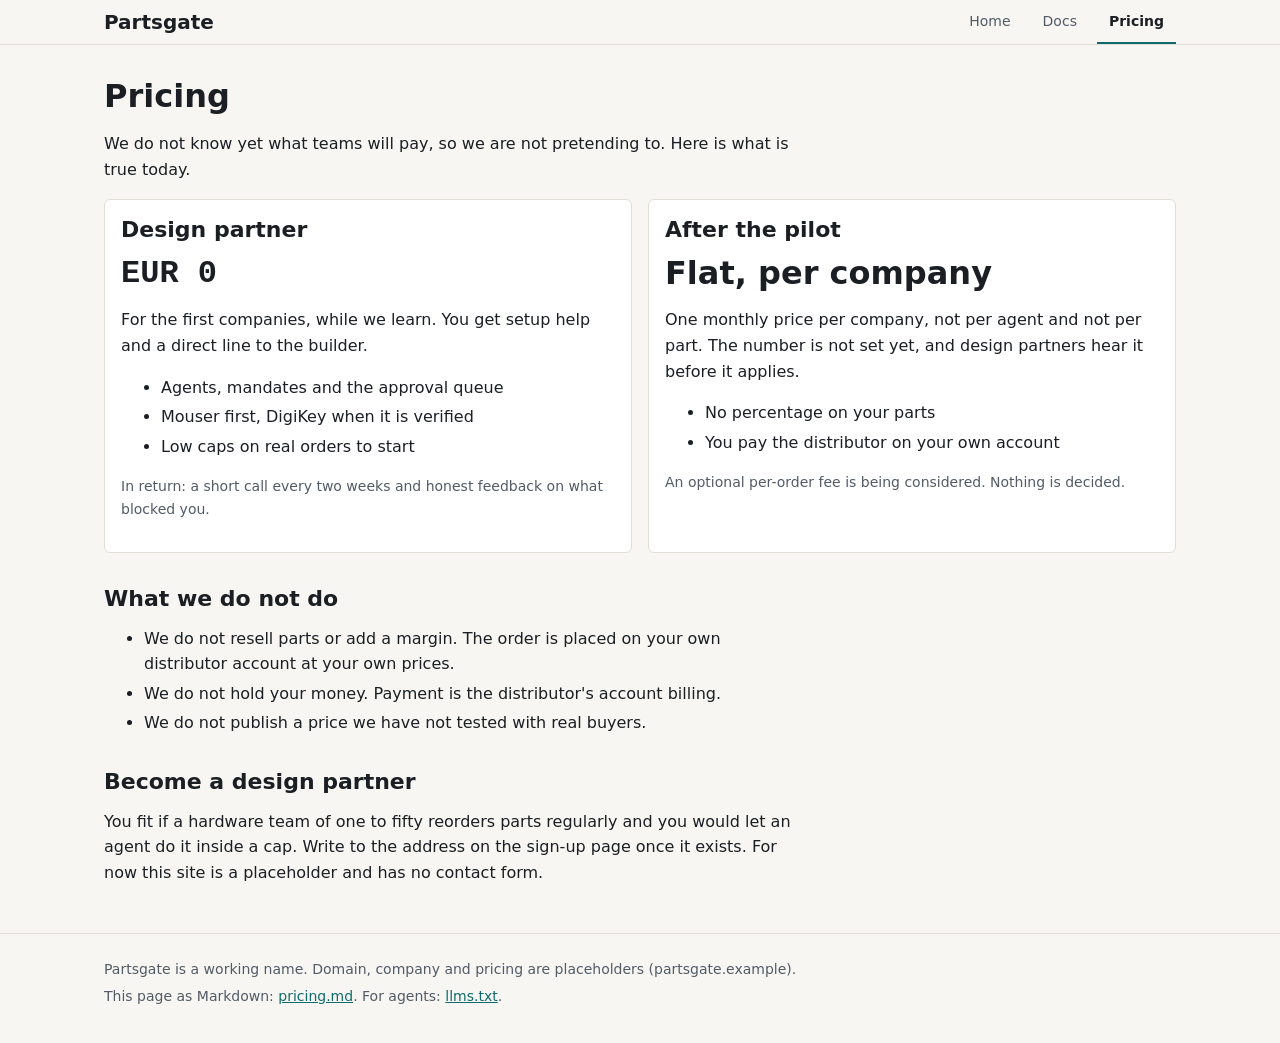
==== pricing.html @ 5c261140 "design: restyle admin routes to tokens, static site + agent docs (md twins, llms.txt, robots.txt); d" ====
<!doctype html>
<html lang="en">
<head>
<meta charset="utf-8">
<meta name="viewport" content="width=device-width, initial-scale=1">
<title>Pricing</title>
<meta name="description" content="Free for design partners, flat monthly price per company afterwards.">
<link rel="alternate" type="text/markdown" href="pricing.md">
<link rel="stylesheet" href="assets/site.css">
<script src="assets/site.js" defer></script>
</head>
<body>
<header class="top"><div class="wrap"><a class="brand" href="index.html">Partsgate</a><nav class="main" aria-label="Main"><a href="index.html">Home</a><a href="docs/connect.html">Docs</a><a href="pricing.html" aria-current="page">Pricing</a></nav></div></header>
<main><div class="wrap">

<h1>Pricing</h1>

<p>We do not know yet what teams will pay, so we are not pretending to. Here is what is true today.</p>
<div class="plans">
<section class="plan" aria-labelledby="pd"><h2 id="pd">Design partner</h2><p class="price num">EUR 0</p>
<p>For the first companies, while we learn. You get setup help and a direct line to the builder.</p>
<ul><li>Agents, mandates and the approval queue</li><li>Mouser first, DigiKey when it is verified</li><li>Low caps on real orders to start</li></ul>
<p class="small muted">In return: a short call every two weeks and honest feedback on what blocked you.</p></section>
<section class="plan" aria-labelledby="st"><h2 id="st">After the pilot</h2><p class="price">Flat, per company</p>
<p>One monthly price per company, not per agent and not per part. The number is not set yet, and design partners hear it before it applies.</p>
<ul><li>No percentage on your parts</li><li>You pay the distributor on your own account</li></ul>
<p class="small muted">An optional per-order fee is being considered. Nothing is decided.</p></section></div>
<h2>What we do not do</h2>
<ul><li>We do not resell parts or add a margin. The order is placed on your own distributor account at your own prices.</li><li>We do not hold your money. Payment is the distributor's account billing.</li><li>We do not publish a price we have not tested with real buyers.</li></ul>
<h2>Become a design partner</h2>
<p>You fit if a hardware team of one to fifty reorders parts regularly and you would let an agent do it inside a cap. Write to the address on the sign-up page once it exists. For now this site is a placeholder and has no contact form.</p>
</div></main>
<footer class="bot"><div class="wrap"><p>Partsgate is a working name. Domain, company and pricing are placeholders (partsgate.example).</p><p>This page as Markdown: <a href="pricing.md">pricing.md</a>. For agents: <a href="llms.txt">llms.txt</a>.</p></div></footer>
</body>
</html>
---- assets/site.css ----
/* Partsgate site. Colours, sizes and spacing come from src/admin/lib/tokens.json (DESIGN.md); scripts/design-check.mjs enforces it. */
@font-face{font-family:"IBM Plex Sans";font-weight:400;font-style:normal;font-display:swap;src:url(../fonts/ibm-plex-sans-latin-400-normal.woff2) format("woff2")}
@font-face{font-family:"IBM Plex Sans";font-weight:600;font-style:normal;font-display:swap;src:url(../fonts/ibm-plex-sans-latin-600-normal.woff2) format("woff2")}
@font-face{font-family:"IBM Plex Mono";font-weight:400;font-style:normal;font-display:swap;src:url(../fonts/ibm-plex-mono-latin-400-normal.woff2) format("woff2")}
@font-face{font-family:"IBM Plex Mono";font-weight:600;font-style:normal;font-display:swap;src:url(../fonts/ibm-plex-mono-latin-600-normal.woff2) format("woff2")}
:root{--bg:#F7F6F2;--surface:#FFFFFF;--ink:#1B1F24;--muted:#525B66;--line:#E2DFD6;--accent:#0F6B6B;--accentHover:#0B5555;--pending:#8A5A0B;--confirmed:#256B42;--rejected:#9B3D2E;--inputBorder:#8A8F96;--chip-pending:#FBF1DC;--chip-confirmed:#E6F2EA;--chip-rejected:#F8E7E3;--chip-accent:#E3F0F0;--r:6px;--touch:44px}
*{box-sizing:border-box}
html{-webkit-text-size-adjust:100%}
body{margin:0;background:var(--bg);color:var(--ink);font-family:IBM Plex Sans, system-ui, sans-serif;font-size:16px;line-height:1.6;font-weight:400}
b,strong,th{font-weight:600}
code,pre,.mono,.num{font-family:IBM Plex Mono, ui-monospace, monospace;font-variant-numeric:tabular-nums}
code{font-size:14px}
.wrap{max-width:1120px;margin:0 auto;padding:0 24px}
header.top{border-bottom:1px solid var(--line)}
header.top .wrap{display:flex;flex-wrap:wrap;align-items:center;justify-content:space-between;gap:0 24px}
.brand{display:inline-flex;align-items:center;min-height:var(--touch);font-weight:600;font-size:20px;color:var(--ink);text-decoration:none}
nav.main{display:flex;flex-wrap:wrap;gap:0 8px}
nav.main a{display:inline-flex;align-items:center;min-height:var(--touch);padding:0 12px;color:var(--muted);text-decoration:none;font-size:14px;border-bottom:2px solid transparent}
nav.main a[aria-current=page]{color:var(--ink);font-weight:600;border-bottom-color:var(--accent)}
a{color:var(--accent)}
a:hover{color:var(--accentHover)}
a:focus-visible,button:focus-visible,summary:focus-visible{outline:2px solid var(--accent);outline-offset:2px}
main{padding:32px 0 32px}
h1{font-size:32px;line-height:1.2;font-weight:600;margin:0 0 16px;max-width:22ch}
h2{font-size:22px;line-height:1.3;font-weight:600;margin:32px 0 12px}
h3{font-size:16px;font-weight:600;margin:24px 0 4px}
p,ul,ol,dl{margin:0 0 16px;max-width:68ch}
li{margin-bottom:4px}
.lead{font-size:20px;line-height:1.5;color:var(--ink);max-width:56ch}
.muted{color:var(--muted)}
.small{font-size:14px}
.btn{display:inline-flex;align-items:center;justify-content:center;min-height:var(--touch);min-width:var(--touch);padding:0 16px;border-radius:var(--r);border:1px solid var(--inputBorder);background:var(--surface);color:var(--ink);font:inherit;font-size:14px;font-weight:600;text-decoration:none;cursor:pointer}
.btn:hover{border-color:var(--ink);color:var(--ink)}
.btn.primary{background:var(--accent);border-color:var(--accent);color:var(--surface)}
.btn.primary:hover{background:var(--accentHover);border-color:var(--accentHover);color:var(--surface)}
.row{display:flex;flex-wrap:wrap;gap:8px 12px;align-items:center;margin:24px 0}
a.lnk{display:inline-flex;align-items:center;min-height:var(--touch);font-weight:600;font-size:14px}
.hero{display:grid;grid-template-columns:minmax(0,1fr) minmax(0,1fr);gap:32px 32px;align-items:start;padding:24px 0 8px}
.ticket{background:var(--surface);border:1px solid var(--line);border-radius:var(--r);padding:16px}
.ticket .ask{font-family:IBM Plex Mono, ui-monospace, monospace;font-size:14px;margin:0 0 16px;padding:12px;background:var(--bg);border-radius:var(--r);max-width:none}
.ticket .who{font-size:13px;color:var(--muted);margin:0 0 8px;max-width:none}
.checks{list-style:none;margin:0 0 16px;padding:0;max-width:none}
.checks li{display:flex;gap:8px;align-items:flex-start;font-size:14px;padding:4px 0;margin:0}
.checks svg{flex:none;width:12px;height:12px;margin-top:6px}
.checks .ok{color:var(--confirmed)}
.checks .wait{color:var(--pending)}
.ticket .foot{display:flex;flex-wrap:wrap;gap:8px 12px;align-items:center;justify-content:space-between;border-top:1px solid var(--line);padding-top:12px}
.chip{display:inline-flex;align-items:center;gap:6px;font-size:12px;font-weight:600;padding:2px 8px 2px 6px;border-radius:99px;white-space:nowrap;line-height:1.5}
.chip svg{flex:none;width:12px;height:12px}
.chip[data-state=pending]{color:var(--pending);background:var(--chip-pending)}
.chip[data-state=confirmed]{color:var(--confirmed);background:var(--chip-confirmed)}
.chip[data-state=rejected]{color:var(--rejected);background:var(--chip-rejected)}
.chip[data-state=inactive]{color:var(--muted);background:var(--bg);border:1px solid var(--line)}
.cmd{background:var(--surface);border:1px solid var(--line);border-radius:var(--r);padding:12px 16px;margin:0 0 16px;max-width:76ch}
.cmd pre{margin:0 0 12px;white-space:pre-wrap;overflow-wrap:anywhere;font-size:14px;line-height:1.5}
.cmd .label{font-size:13px;color:var(--muted);margin:0 0 4px}
pre.block{background:var(--surface);border:1px solid var(--line);border-radius:var(--r);padding:12px 16px;margin:0 0 16px;max-width:76ch;white-space:pre-wrap;overflow-wrap:anywhere;font-size:14px;line-height:1.5}
.pair{display:grid;grid-template-columns:repeat(2,minmax(0,1fr));gap:16px 32px;margin:16px 0}
.pair h3{margin-top:0}
.pair p{margin:0}
.tabs{display:flex;flex-wrap:wrap;gap:0 4px;border-bottom:1px solid var(--line);margin:16px 0}
.tabs button{min-height:var(--touch);padding:0 16px;background:transparent;border:0;border-bottom:2px solid transparent;color:var(--muted);font:inherit;font-size:14px;cursor:pointer}
.tabs button[aria-selected=true]{color:var(--ink);font-weight:600;border-bottom-color:var(--accent)}
.js [role=tabpanel][hidden]{display:none}
.subnav{display:flex;flex-wrap:wrap;gap:0 4px;border-bottom:1px solid var(--line);margin:0 0 24px}
.subnav a{display:inline-flex;align-items:center;min-height:var(--touch);padding:0 12px;color:var(--muted);text-decoration:none;font-size:14px;border-bottom:2px solid transparent}
.subnav a[aria-current=page]{color:var(--ink);font-weight:600;border-bottom-color:var(--accent)}
table{border-collapse:collapse;width:100%;max-width:76ch;margin:0 0 16px;background:var(--surface);border:1px solid var(--line)}
th,td{text-align:left;padding:8px 12px;border-bottom:1px solid var(--line);vertical-align:top;font-size:14px;overflow-wrap:break-word}
td code{overflow-wrap:anywhere}
th{background:var(--bg);color:var(--muted);font-size:12px}
.note{border-left:4px solid var(--pending);background:var(--surface);padding:12px 16px;margin:0 0 16px;max-width:68ch;border-radius:0 var(--r) var(--r) 0}
.note p{margin:0}
.plans{display:grid;grid-template-columns:repeat(2,minmax(0,1fr));gap:16px;margin:16px 0}
.plan{background:var(--surface);border:1px solid var(--line);border-radius:var(--r);padding:16px}
.plan h2{margin:0 0 4px;font-size:22px}
.plan .price{font-size:32px;font-weight:600;margin:0 0 8px}
.plan p,.plan ul{max-width:none}
footer.bot{border-top:1px solid var(--line);padding:24px 0 32px;color:var(--muted);font-size:14px}
footer.bot p{margin:0 0 4px;max-width:none}
@media (max-width:640px){
  .wrap{padding:0 16px}
  h1{font-size:32px}
  .hero,.pair,.plans{grid-template-columns:1fr}
  main{padding-top:16px}
  .btn{width:100%}
  .row .btn{flex:1 1 100%}
}
.tabs{display:none}
.js .tabs{display:flex}
.js [role=tabpanel]>h3{display:none}
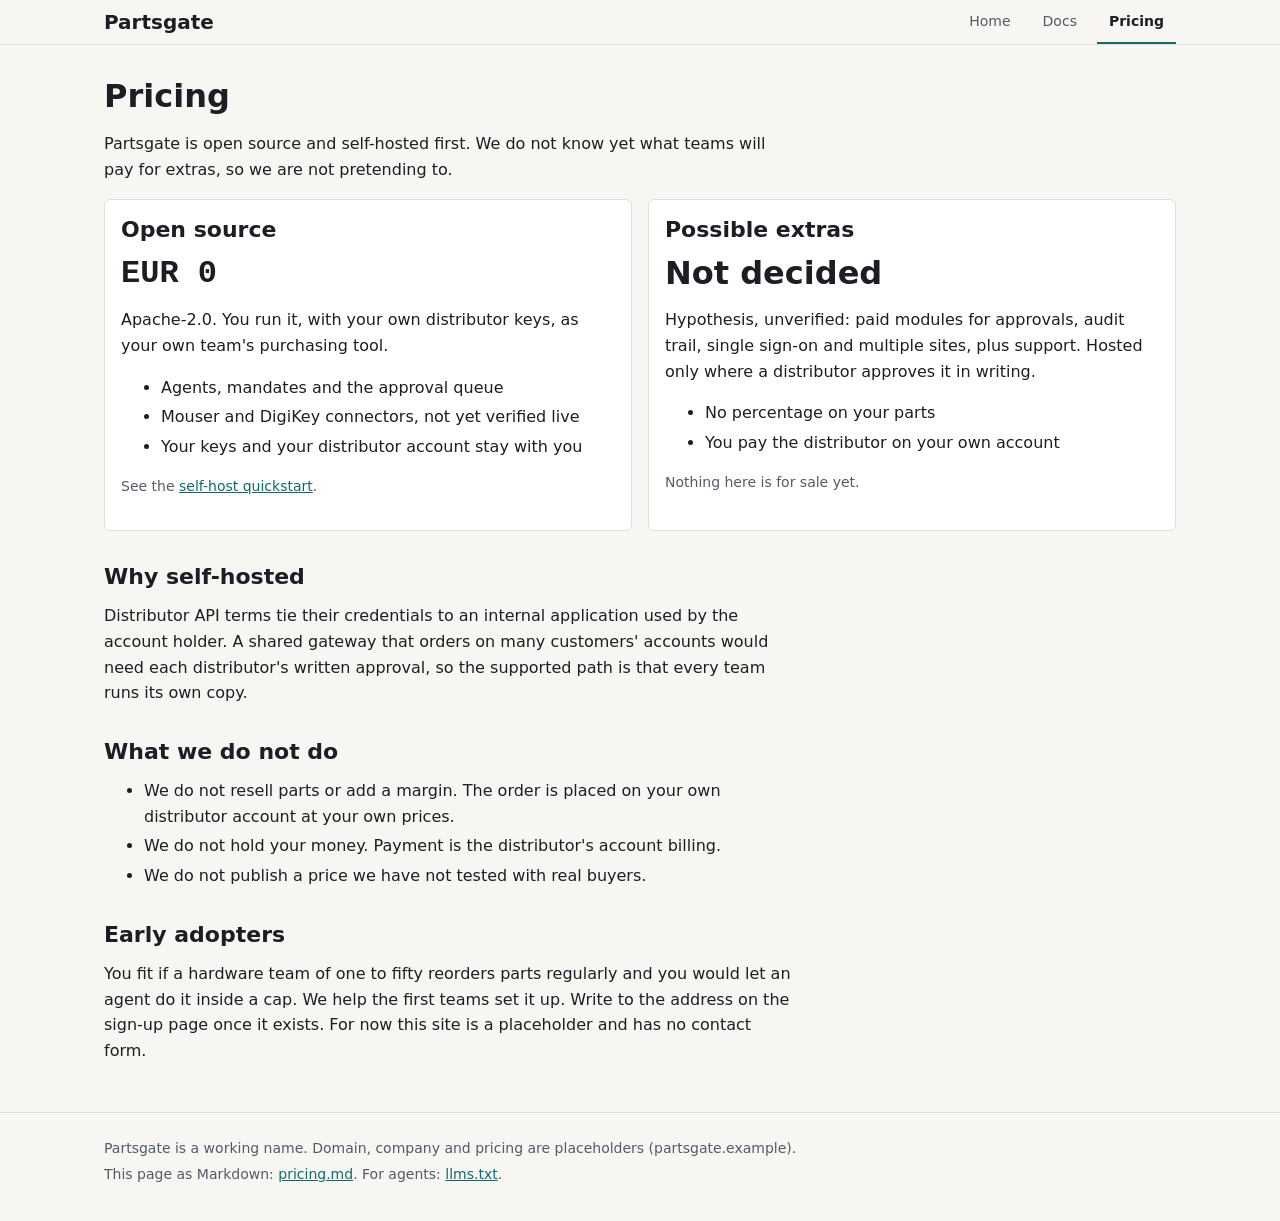
==== commit 85c307bd: "Step 3b: site self-host quickstart (+md twin), pricing/index/llms pivot to open source self-hosted" ====
--- a/pricing.html
+++ b/pricing.html
@@ -15,20 +15,22 @@
 
 <h1>Pricing</h1>
 
-<p>We do not know yet what teams will pay, so we are not pretending to. Here is what is true today.</p>
+<p>Partsgate is open source and self-hosted first. We do not know yet what teams will pay for extras, so we are not pretending to.</p>
 <div class="plans">
-<section class="plan" aria-labelledby="pd"><h2 id="pd">Design partner</h2><p class="price num">EUR 0</p>
-<p>For the first companies, while we learn. You get setup help and a direct line to the builder.</p>
-<ul><li>Agents, mandates and the approval queue</li><li>Mouser first, DigiKey when it is verified</li><li>Low caps on real orders to start</li></ul>
-<p class="small muted">In return: a short call every two weeks and honest feedback on what blocked you.</p></section>
-<section class="plan" aria-labelledby="st"><h2 id="st">After the pilot</h2><p class="price">Flat, per company</p>
-<p>One monthly price per company, not per agent and not per part. The number is not set yet, and design partners hear it before it applies.</p>
+<section class="plan" aria-labelledby="oss"><h2 id="oss">Open source</h2><p class="price num">EUR 0</p>
+<p>Apache-2.0. You run it, with your own distributor keys, as your own team's purchasing tool.</p>
+<ul><li>Agents, mandates and the approval queue</li><li>Mouser and DigiKey connectors, not yet verified live</li><li>Your keys and your distributor account stay with you</li></ul>
+<p class="small muted">See the <a href="docs/self-host.html">self-host quickstart</a>.</p></section>
+<section class="plan" aria-labelledby="ex"><h2 id="ex">Possible extras</h2><p class="price">Not decided</p>
+<p>Hypothesis, unverified: paid modules for approvals, audit trail, single sign-on and multiple sites, plus support. Hosted only where a distributor approves it in writing.</p>
 <ul><li>No percentage on your parts</li><li>You pay the distributor on your own account</li></ul>
-<p class="small muted">An optional per-order fee is being considered. Nothing is decided.</p></section></div>
+<p class="small muted">Nothing here is for sale yet.</p></section></div>
+<h2>Why self-hosted</h2>
+<p>Distributor API terms tie their credentials to an internal application used by the account holder. A shared gateway that orders on many customers' accounts would need each distributor's written approval, so the supported path is that every team runs its own copy.</p>
 <h2>What we do not do</h2>
 <ul><li>We do not resell parts or add a margin. The order is placed on your own distributor account at your own prices.</li><li>We do not hold your money. Payment is the distributor's account billing.</li><li>We do not publish a price we have not tested with real buyers.</li></ul>
-<h2>Become a design partner</h2>
-<p>You fit if a hardware team of one to fifty reorders parts regularly and you would let an agent do it inside a cap. Write to the address on the sign-up page once it exists. For now this site is a placeholder and has no contact form.</p>
+<h2>Early adopters</h2>
+<p>You fit if a hardware team of one to fifty reorders parts regularly and you would let an agent do it inside a cap. We help the first teams set it up. Write to the address on the sign-up page once it exists. For now this site is a placeholder and has no contact form.</p>
 </div></main>
 <footer class="bot"><div class="wrap"><p>Partsgate is a working name. Domain, company and pricing are placeholders (partsgate.example).</p><p>This page as Markdown: <a href="pricing.md">pricing.md</a>. For agents: <a href="llms.txt">llms.txt</a>.</p></div></footer>
 </body>
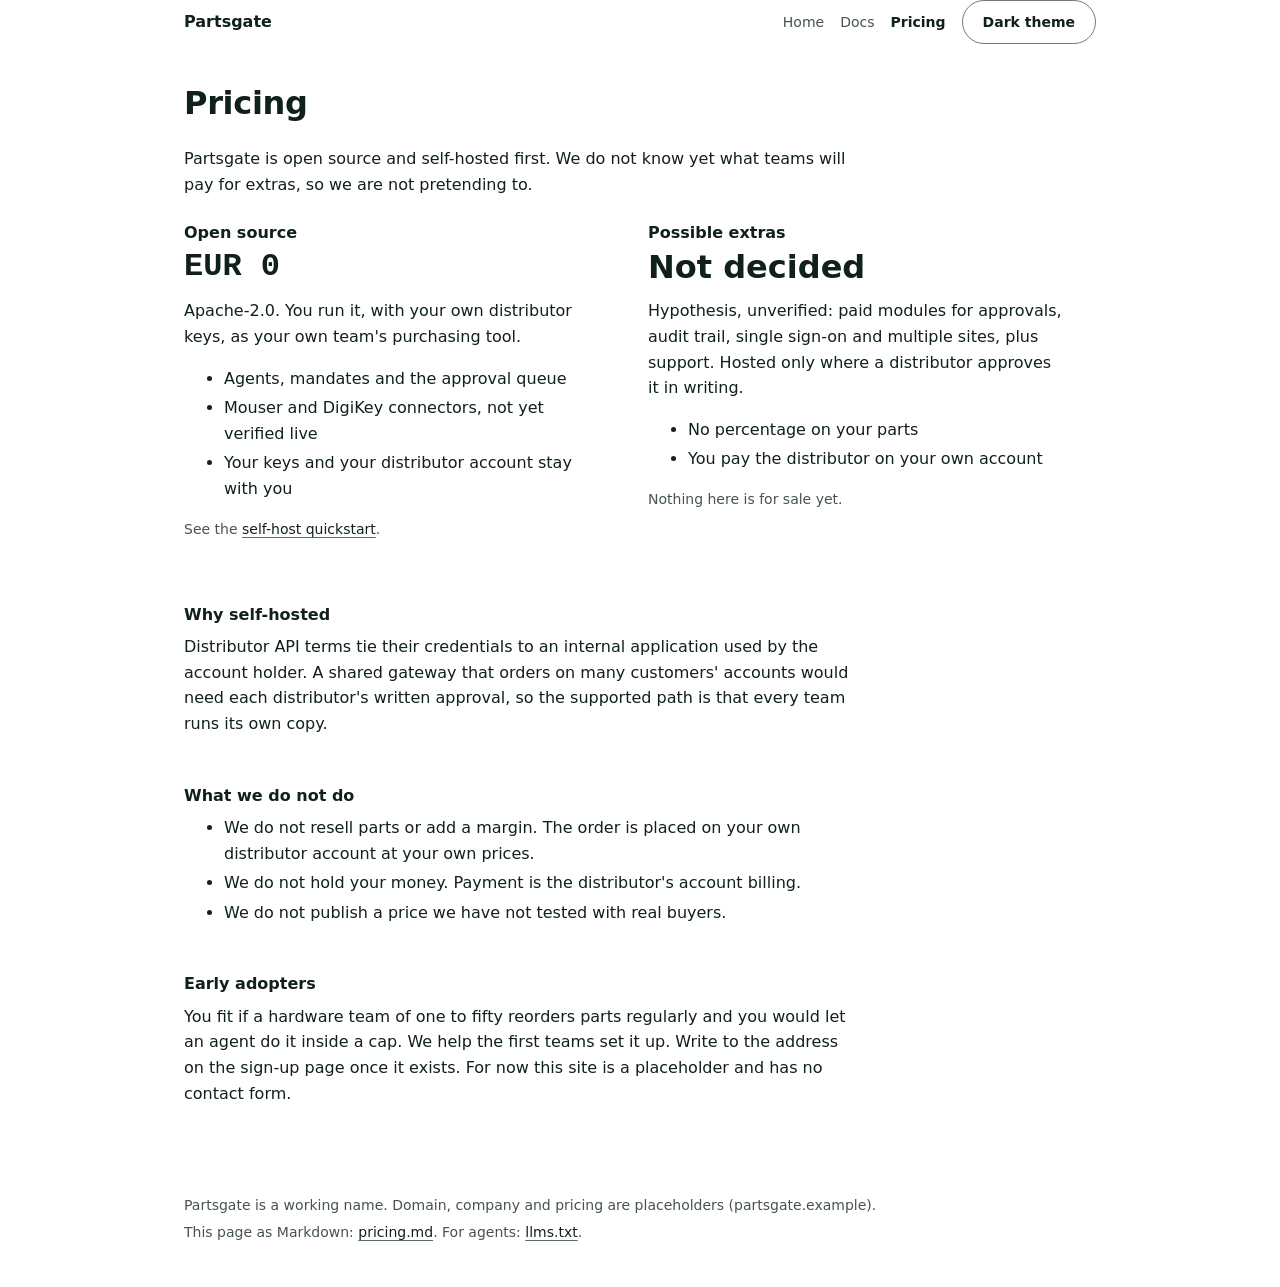
==== commit 7a25608e: "Deck rules: partsgate tokens (dark default, light, probe-blue accent), row grammar admin routes, sit" ====
--- a/pricing.html
+++ b/pricing.html
@@ -4,13 +4,14 @@
 <meta charset="utf-8">
 <meta name="viewport" content="width=device-width, initial-scale=1">
 <title>Pricing</title>
-<meta name="description" content="Free for design partners, flat monthly price per company afterwards.">
+<meta name="description" content="Open source and self-hosted first; extras not decided.">
 <link rel="alternate" type="text/markdown" href="pricing.md">
+<script>try{var t=localStorage.getItem("pg-theme");if(t==="light"||t==="dark")document.documentElement.setAttribute("data-theme",t)}catch(e){}</script>
 <link rel="stylesheet" href="assets/site.css">
 <script src="assets/site.js" defer></script>
 </head>
 <body>
-<header class="top"><div class="wrap"><a class="brand" href="index.html">Partsgate</a><nav class="main" aria-label="Main"><a href="index.html">Home</a><a href="docs/connect.html">Docs</a><a href="pricing.html" aria-current="page">Pricing</a></nav></div></header>
+<header class="top"><div class="wrap"><a class="brand" href="index.html">Partsgate</a><div class="topr"><nav class="main" aria-label="Main"><a href="index.html">Home</a><a href="docs/connect.html">Docs</a><a href="pricing.html" aria-current="page">Pricing</a></nav><button class="btn themebtn" type="button" data-theme-toggle>Light theme</button></div></div></header>
 <main><div class="wrap">
 
 <h1>Pricing</h1>
--- a/assets/site.css
+++ b/assets/site.css
@@ -1,91 +1,106 @@
-/* Partsgate site. Colours, sizes and spacing come from src/admin/lib/tokens.json (DESIGN.md); scripts/design-check.mjs enforces it. */
+/* Partsgate site: the Deck's rules in Partsgate's own colours. Tokens repeat src/admin/lib/tokens.json (design-check site-tokens enforces it); DESIGN.md explains the rules.
+   Dark is the default. Light follows prefers-color-scheme, and the header toggle (data-theme) overrides both. */
 @font-face{font-family:"IBM Plex Sans";font-weight:400;font-style:normal;font-display:swap;src:url(../fonts/ibm-plex-sans-latin-400-normal.woff2) format("woff2")}
 @font-face{font-family:"IBM Plex Sans";font-weight:600;font-style:normal;font-display:swap;src:url(../fonts/ibm-plex-sans-latin-600-normal.woff2) format("woff2")}
 @font-face{font-family:"IBM Plex Mono";font-weight:400;font-style:normal;font-display:swap;src:url(../fonts/ibm-plex-mono-latin-400-normal.woff2) format("woff2")}
 @font-face{font-family:"IBM Plex Mono";font-weight:600;font-style:normal;font-display:swap;src:url(../fonts/ibm-plex-mono-latin-600-normal.woff2) format("woff2")}
-:root{--bg:#F7F6F2;--surface:#FFFFFF;--ink:#1B1F24;--muted:#525B66;--line:#E2DFD6;--accent:#0F6B6B;--accentHover:#0B5555;--pending:#8A5A0B;--confirmed:#256B42;--rejected:#9B3D2E;--inputBorder:#8A8F96;--chip-pending:#FBF1DC;--chip-confirmed:#E6F2EA;--chip-rejected:#F8E7E3;--chip-accent:#E3F0F0;--r:6px;--touch:44px}
+:root{--surface:#081412;--elev:#0C1B18;--ink:#F7F7F7;--muted:#ADAAA6;--faint:#8A9794;--line:#1F2927;--hover:#131E1C;--sel:#1B2A38;--accent:#7F9CFF;--accentHover:#A3B8FF;--accentInk:#06100E;--inputBorder:#7A8B87;--focus:#F7F7F7;--dotActive:#4FB3A1;--dotWaiting:#E8C05A;--dotBlocked:#FF7A72;--dotIdle:#6A7B77;--r:6.72px;--rb:26.88px;--touch:44px;color-scheme:dark}
+@media (prefers-color-scheme:light){:root:not([data-theme]){--surface:#FFFFFF;--elev:#F4F7F6;--ink:#10201D;--muted:#46534F;--faint:#5C6965;--line:#DDE3E1;--hover:#F4F5F5;--sel:#EDEFFC;--accent:#3652D9;--accentHover:#2A41B8;--accentInk:#FFFFFF;--inputBorder:#6F7C78;--focus:#10201D;--dotActive:#18705F;--dotWaiting:#8A5A0B;--dotBlocked:#B3261E;--dotIdle:#7A8783;color-scheme:light}}
+:root[data-theme=light]{--surface:#FFFFFF;--elev:#F4F7F6;--ink:#10201D;--muted:#46534F;--faint:#5C6965;--line:#DDE3E1;--hover:#F4F5F5;--sel:#EDEFFC;--accent:#3652D9;--accentHover:#2A41B8;--accentInk:#FFFFFF;--inputBorder:#6F7C78;--focus:#10201D;--dotActive:#18705F;--dotWaiting:#8A5A0B;--dotBlocked:#B3261E;--dotIdle:#7A8783;color-scheme:light}
+:root[data-theme=dark]{--surface:#081412;--elev:#0C1B18;--ink:#F7F7F7;--muted:#ADAAA6;--faint:#8A9794;--line:#1F2927;--hover:#131E1C;--sel:#1B2A38;--accent:#7F9CFF;--accentHover:#A3B8FF;--accentInk:#06100E;--inputBorder:#7A8B87;--focus:#F7F7F7;--dotActive:#4FB3A1;--dotWaiting:#E8C05A;--dotBlocked:#FF7A72;--dotIdle:#6A7B77;color-scheme:dark}
 *{box-sizing:border-box}
 html{-webkit-text-size-adjust:100%}
-body{margin:0;background:var(--bg);color:var(--ink);font-family:IBM Plex Sans, system-ui, sans-serif;font-size:16px;line-height:1.6;font-weight:400}
-b,strong,th{font-weight:600}
+body{margin:0;background:var(--surface);color:var(--ink);font-family:IBM Plex Sans, system-ui, sans-serif;font-size:16px;line-height:1.6;font-weight:400}
+b,strong{font-weight:600}
 code,pre,.mono,.num{font-family:IBM Plex Mono, ui-monospace, monospace;font-variant-numeric:tabular-nums}
 code{font-size:14px}
-.wrap{max-width:1120px;margin:0 auto;padding:0 24px}
-header.top{border-bottom:1px solid var(--line)}
+a{color:var(--ink);text-decoration:underline;text-decoration-color:var(--faint);text-underline-offset:3px}
+a:hover{text-decoration-color:var(--ink)}
+:focus-visible{outline:2px solid var(--focus);outline-offset:2px}
+.wrap{max-width:960px;margin:0 auto;padding:0 24px}
 header.top .wrap{display:flex;flex-wrap:wrap;align-items:center;justify-content:space-between;gap:0 24px}
-.brand{display:inline-flex;align-items:center;min-height:var(--touch);font-weight:600;font-size:20px;color:var(--ink);text-decoration:none}
-nav.main{display:flex;flex-wrap:wrap;gap:0 8px}
-nav.main a{display:inline-flex;align-items:center;min-height:var(--touch);padding:0 12px;color:var(--muted);text-decoration:none;font-size:14px;border-bottom:2px solid transparent}
-nav.main a[aria-current=page]{color:var(--ink);font-weight:600;border-bottom-color:var(--accent)}
-a{color:var(--accent)}
-a:hover{color:var(--accentHover)}
-a:focus-visible,button:focus-visible,summary:focus-visible{outline:2px solid var(--accent);outline-offset:2px}
-main{padding:32px 0 32px}
-h1{font-size:32px;line-height:1.2;font-weight:600;margin:0 0 16px;max-width:22ch}
-h2{font-size:22px;line-height:1.3;font-weight:600;margin:32px 0 12px}
-h3{font-size:16px;font-weight:600;margin:24px 0 4px}
-p,ul,ol,dl{margin:0 0 16px;max-width:68ch}
+.brand{display:inline-flex;align-items:center;min-height:var(--touch);font-weight:600;font-size:16px;color:var(--ink);text-decoration:none}
+.topr{display:flex;flex-wrap:wrap;align-items:center;gap:0 16px}
+nav.main{display:flex;flex-wrap:wrap;gap:0 16px}
+nav.main a,.subnav a{display:inline-flex;align-items:center;min-height:var(--touch);color:var(--muted);text-decoration:none;font-size:14px}
+nav.main a:hover,.subnav a:hover{color:var(--ink)}
+nav.main a[aria-current=page],.subnav a[aria-current=page]{color:var(--ink);font-weight:600}
+.themebtn{display:none}
+.js .themebtn{display:inline-flex}
+main{padding:40px 0 48px}
+h1{font-size:32px;line-height:1.2;font-weight:600;margin:0 0 24px;max-width:24ch;letter-spacing:-.01em}
+h2{font-size:16px;line-height:1.4;font-weight:600;margin:48px 0 8px}
+h3{font-size:16px;line-height:1.4;font-weight:600;margin:32px 0 4px}
+p,ul,ol,dl{margin:0 0 16px;max-width:66ch}
 li{margin-bottom:4px}
-.lead{font-size:20px;line-height:1.5;color:var(--ink);max-width:56ch}
 .muted{color:var(--muted)}
 .small{font-size:14px}
-.btn{display:inline-flex;align-items:center;justify-content:center;min-height:var(--touch);min-width:var(--touch);padding:0 16px;border-radius:var(--r);border:1px solid var(--inputBorder);background:var(--surface);color:var(--ink);font:inherit;font-size:14px;font-weight:600;text-decoration:none;cursor:pointer}
-.btn:hover{border-color:var(--ink);color:var(--ink)}
-.btn.primary{background:var(--accent);border-color:var(--accent);color:var(--surface)}
-.btn.primary:hover{background:var(--accentHover);border-color:var(--accentHover);color:var(--surface)}
-.row{display:flex;flex-wrap:wrap;gap:8px 12px;align-items:center;margin:24px 0}
-a.lnk{display:inline-flex;align-items:center;min-height:var(--touch);font-weight:600;font-size:14px}
-.hero{display:grid;grid-template-columns:minmax(0,1fr) minmax(0,1fr);gap:32px 32px;align-items:start;padding:24px 0 8px}
-.ticket{background:var(--surface);border:1px solid var(--line);border-radius:var(--r);padding:16px}
-.ticket .ask{font-family:IBM Plex Mono, ui-monospace, monospace;font-size:14px;margin:0 0 16px;padding:12px;background:var(--bg);border-radius:var(--r);max-width:none}
-.ticket .who{font-size:13px;color:var(--muted);margin:0 0 8px;max-width:none}
-.checks{list-style:none;margin:0 0 16px;padding:0;max-width:none}
-.checks li{display:flex;gap:8px;align-items:flex-start;font-size:14px;padding:4px 0;margin:0}
-.checks svg{flex:none;width:12px;height:12px;margin-top:6px}
-.checks .ok{color:var(--confirmed)}
-.checks .wait{color:var(--pending)}
-.ticket .foot{display:flex;flex-wrap:wrap;gap:8px 12px;align-items:center;justify-content:space-between;border-top:1px solid var(--line);padding-top:12px}
-.chip{display:inline-flex;align-items:center;gap:6px;font-size:12px;font-weight:600;padding:2px 8px 2px 6px;border-radius:99px;white-space:nowrap;line-height:1.5}
-.chip svg{flex:none;width:12px;height:12px}
-.chip[data-state=pending]{color:var(--pending);background:var(--chip-pending)}
-.chip[data-state=confirmed]{color:var(--confirmed);background:var(--chip-confirmed)}
-.chip[data-state=rejected]{color:var(--rejected);background:var(--chip-rejected)}
-.chip[data-state=inactive]{color:var(--muted);background:var(--bg);border:1px solid var(--line)}
-.cmd{background:var(--surface);border:1px solid var(--line);border-radius:var(--r);padding:12px 16px;margin:0 0 16px;max-width:76ch}
-.cmd pre{margin:0 0 12px;white-space:pre-wrap;overflow-wrap:anywhere;font-size:14px;line-height:1.5}
-.cmd .label{font-size:13px;color:var(--muted);margin:0 0 4px}
-pre.block{background:var(--surface);border:1px solid var(--line);border-radius:var(--r);padding:12px 16px;margin:0 0 16px;max-width:76ch;white-space:pre-wrap;overflow-wrap:anywhere;font-size:14px;line-height:1.5}
-.pair{display:grid;grid-template-columns:repeat(2,minmax(0,1fr));gap:16px 32px;margin:16px 0}
-.pair h3{margin-top:0}
-.pair p{margin:0}
-.tabs{display:flex;flex-wrap:wrap;gap:0 4px;border-bottom:1px solid var(--line);margin:16px 0}
-.tabs button{min-height:var(--touch);padding:0 16px;background:transparent;border:0;border-bottom:2px solid transparent;color:var(--muted);font:inherit;font-size:14px;cursor:pointer}
-.tabs button[aria-selected=true]{color:var(--ink);font-weight:600;border-bottom-color:var(--accent)}
+.btn{display:inline-flex;align-items:center;justify-content:center;min-height:var(--touch);min-width:var(--touch);padding:0 20px;border-radius:var(--rb);border:1.5px solid var(--inputBorder);background:transparent;color:var(--ink);font:inherit;font-size:14px;font-weight:600;text-decoration:none;cursor:pointer}
+.btn:hover{border-color:var(--ink)}
+.btn.primary{background:var(--accent);border-color:var(--accent);color:var(--accentInk)}
+.btn.primary:hover{background:var(--accentHover);border-color:var(--accentHover)}
+.cta{display:flex;flex-wrap:wrap;gap:8px 16px;align-items:center;margin:0 0 24px}
+a.lnk{display:inline-flex;align-items:center;min-height:var(--touch);font-size:14px}
+.hero{padding:24px 0 8px}
+.hero h1{margin-bottom:32px}
+.hero .why{font-size:14px;color:var(--muted);margin:16px 0 0;max-width:68ch}
+.codewrap{margin:0 0 16px;max-width:880px}
+.codewrap .label{font-size:14px;color:var(--muted);margin:0 0 8px}
+.codebar{display:flex;flex-wrap:wrap;gap:12px 16px;align-items:center;justify-content:space-between;background:var(--elev);border:2px solid var(--inputBorder);border-radius:var(--r);padding:12px 16px}
+.codebar pre{flex:1 1 320px;min-width:0;margin:0;white-space:pre-wrap;overflow-wrap:anywhere;font-size:14px;line-height:1.5;color:var(--ink)}
+.codebar .btn{flex:none}
+.st{display:inline-flex;align-items:center;gap:8px;min-width:0}
+.st .lbl{font-size:14px;color:var(--muted)}
+.dot{display:inline-block;flex:none;width:8px;height:8px;border-radius:50%}
+.dot[data-s=active]{background:var(--dotActive)}
+.dot[data-s=waiting]{background:var(--dotWaiting)}
+.dot[data-s=blocked]{background:var(--dotBlocked)}
+.dot[data-s=idle]{background:var(--dotIdle)}
+.sample{max-width:880px;margin:16px 0}
+.rh{display:grid;grid-template-columns:176px minmax(0,1fr) 128px 140px;column-gap:16px;align-items:center;min-height:var(--touch);padding:10px 0}
+.rh .main{display:flex;gap:8px 12px;min-width:0;overflow:hidden;align-items:baseline}
+.rh .who{flex:none;font-weight:600}
+.rh .mpn{min-width:0;overflow:hidden;text-overflow:ellipsis;white-space:nowrap;color:var(--muted);font-size:14px}
+.rh .tot{justify-self:end;text-align:right;white-space:nowrap;font-size:14px}
+.rh .exp{justify-self:end;text-align:right;font-size:14px;color:var(--faint);white-space:nowrap}
+dl.cues{display:grid;grid-template-columns:max-content minmax(0,1fr);gap:6px 24px;margin:8px 0 16px 192px;max-width:none}
+dl.cues dt{font-size:14px;color:var(--faint)}
+dl.cues dd{margin:0;font-size:14px}
+.sample .cap{font-size:14px;color:var(--faint);margin:8px 0 0}
+dl.defs{display:grid;grid-template-columns:minmax(160px,240px) minmax(0,1fr);gap:16px 32px;max-width:880px;margin:16px 0 24px}
+dl.defs dt{font-weight:600}
+dl.defs dt .st{align-items:center}
+dl.defs dt code{display:block;font-weight:400;color:var(--muted);margin-top:2px}
+dl.defs dd{margin:0;color:var(--ink)}
+.note{display:flex;flex-wrap:wrap;gap:4px 12px;align-items:baseline;margin:16px 0;max-width:66ch}
+.note .txt{min-width:0}
+pre.block{background:var(--elev);border:2px solid var(--inputBorder);border-radius:var(--r);padding:12px 16px;margin:0 0 16px;max-width:880px;white-space:pre-wrap;overflow-wrap:anywhere;font-size:14px;line-height:1.5}
+.tabs{display:none;flex-wrap:wrap;gap:0 16px;margin:16px 0}
+.js .tabs{display:flex}
+.tabs button{min-height:var(--touch);padding:0;background:transparent;border:0;color:var(--muted);font:inherit;font-size:14px;cursor:pointer}
+.tabs button:hover{color:var(--ink)}
+.tabs button[aria-selected=true]{color:var(--ink);font-weight:600;text-decoration:underline;text-decoration-color:var(--faint);text-underline-offset:6px}
 .js [role=tabpanel][hidden]{display:none}
-.subnav{display:flex;flex-wrap:wrap;gap:0 4px;border-bottom:1px solid var(--line);margin:0 0 24px}
-.subnav a{display:inline-flex;align-items:center;min-height:var(--touch);padding:0 12px;color:var(--muted);text-decoration:none;font-size:14px;border-bottom:2px solid transparent}
-.subnav a[aria-current=page]{color:var(--ink);font-weight:600;border-bottom-color:var(--accent)}
-table{border-collapse:collapse;width:100%;max-width:76ch;margin:0 0 16px;background:var(--surface);border:1px solid var(--line)}
-th,td{text-align:left;padding:8px 12px;border-bottom:1px solid var(--line);vertical-align:top;font-size:14px;overflow-wrap:break-word}
-td code{overflow-wrap:anywhere}
-th{background:var(--bg);color:var(--muted);font-size:12px}
-.note{border-left:4px solid var(--pending);background:var(--surface);padding:12px 16px;margin:0 0 16px;max-width:68ch;border-radius:0 var(--r) var(--r) 0}
-.note p{margin:0}
-.plans{display:grid;grid-template-columns:repeat(2,minmax(0,1fr));gap:16px;margin:16px 0}
-.plan{background:var(--surface);border:1px solid var(--line);border-radius:var(--r);padding:16px}
-.plan h2{margin:0 0 4px;font-size:22px}
-.plan .price{font-size:32px;font-weight:600;margin:0 0 8px}
+.js [role=tabpanel]>h3{display:none}
+.subnav{display:flex;flex-wrap:wrap;gap:0 16px;margin:0 0 16px}
+.plans{display:grid;grid-template-columns:repeat(2,minmax(0,1fr));gap:24px 48px;margin:24px 0;max-width:880px}
+.plan h2{margin:0 0 4px}
+.plan .price{font-size:32px;line-height:1.2;font-weight:600;margin:0 0 12px}
 .plan p,.plan ul{max-width:none}
-footer.bot{border-top:1px solid var(--line);padding:24px 0 32px;color:var(--muted);font-size:14px}
+footer.bot{padding:24px 0 40px;color:var(--muted);font-size:14px}
 footer.bot p{margin:0 0 4px;max-width:none}
 @media (max-width:640px){
   .wrap{padding:0 16px}
-  h1{font-size:32px}
-  .hero,.pair,.plans{grid-template-columns:1fr}
   main{padding-top:16px}
+  .hero{padding-top:8px}
   .btn{width:100%}
-  .row .btn{flex:1 1 100%}
+  .cta .btn{flex:1 1 100%}
+  .plans{grid-template-columns:1fr}
+  dl.defs{grid-template-columns:1fr;gap:0}
+  dl.defs dd{margin:0 0 16px}
+  .rh{grid-template-columns:minmax(0,1fr) auto;grid-template-areas:"st exp" "main tot";gap:2px 16px}
+  .rh>.st{grid-area:st}.rh>.main{grid-area:main}.rh>.tot{grid-area:tot}.rh>.exp{grid-area:exp}
+  dl.cues{grid-template-columns:1fr;gap:0;margin-left:0}
+  dl.cues dd{margin-bottom:8px}
+  .themebtn{width:auto}
 }
-.tabs{display:none}
-.js .tabs{display:flex}
-.js [role=tabpanel]>h3{display:none}
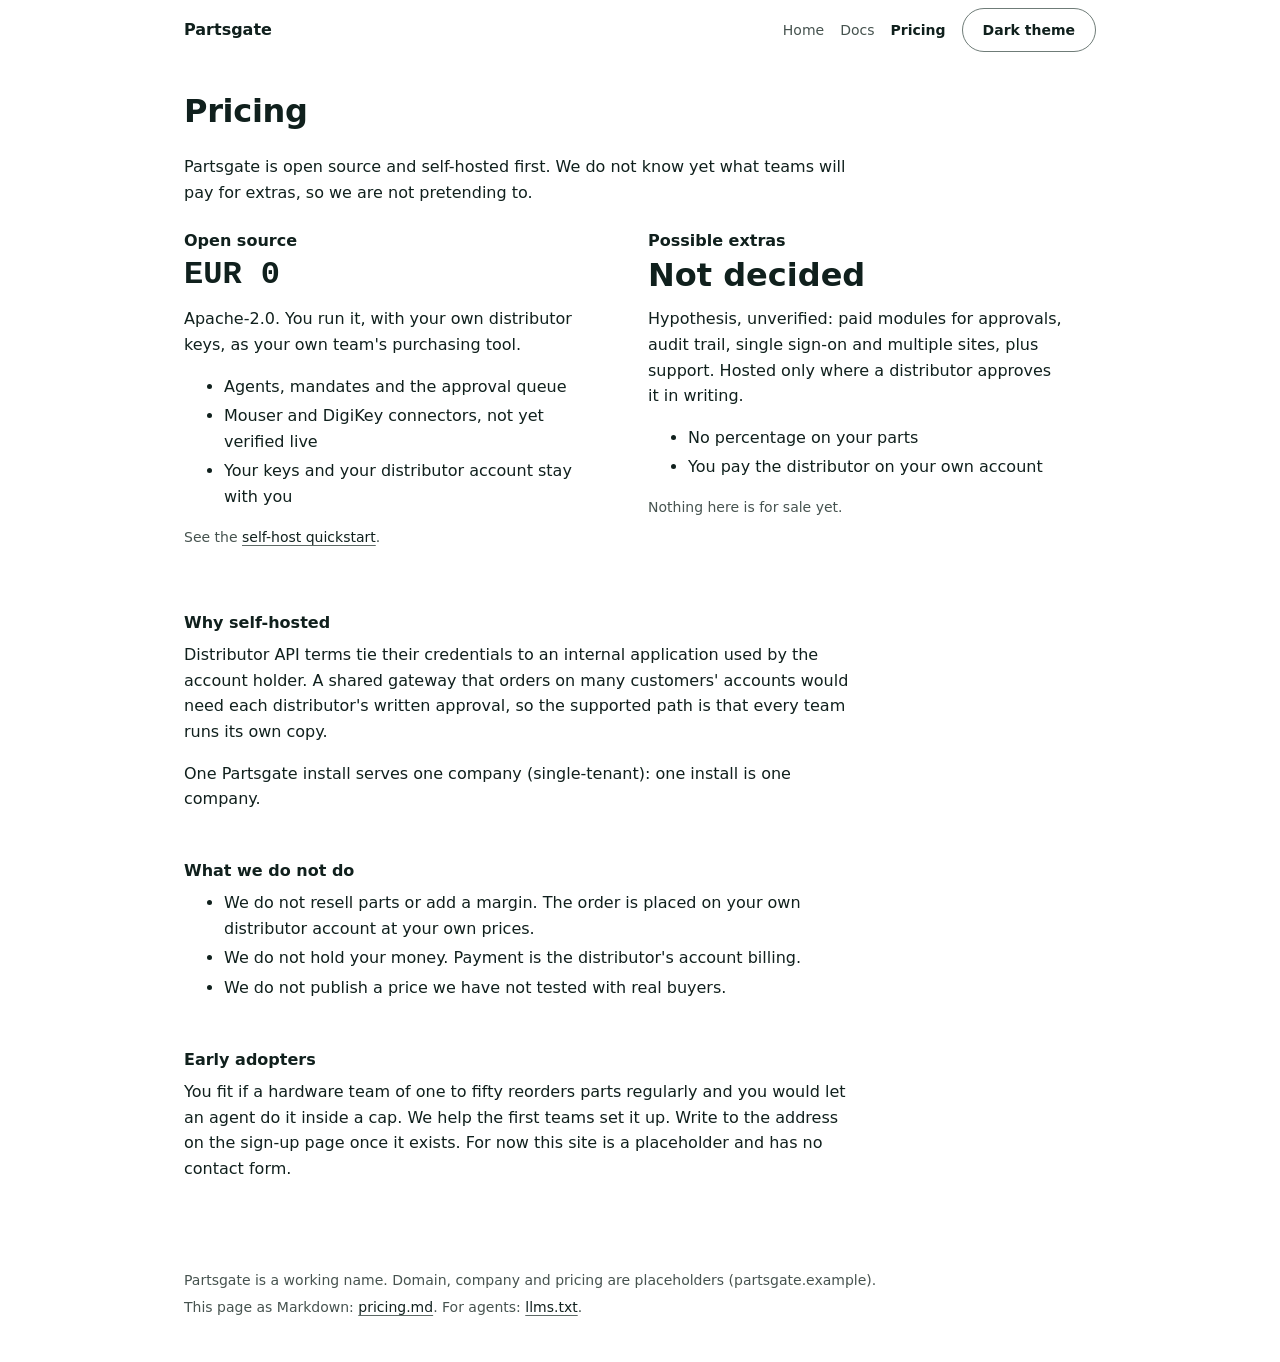
==== commit ccc96fff: "docs/site: limits list, single-tenant wording, connect twin sync, full MIT text in NOTICE, four-eyes" ====
--- a/pricing.html
+++ b/pricing.html
@@ -28,6 +28,7 @@
 <p class="small muted">Nothing here is for sale yet.</p></section></div>
 <h2>Why self-hosted</h2>
 <p>Distributor API terms tie their credentials to an internal application used by the account holder. A shared gateway that orders on many customers' accounts would need each distributor's written approval, so the supported path is that every team runs its own copy.</p>
+<p>One Partsgate install serves one company (single-tenant): one install is one company.</p>
 <h2>What we do not do</h2>
 <ul><li>We do not resell parts or add a margin. The order is placed on your own distributor account at your own prices.</li><li>We do not hold your money. Payment is the distributor's account billing.</li><li>We do not publish a price we have not tested with real buyers.</li></ul>
 <h2>Early adopters</h2>
--- a/assets/site.css
+++ b/assets/site.css
@@ -18,6 +18,7 @@
 a:hover{text-decoration-color:var(--ink)}
 :focus-visible{outline:2px solid var(--focus);outline-offset:2px}
 .wrap{max-width:960px;margin:0 auto;padding:0 24px}
+header.top{padding-top:8px}
 header.top .wrap{display:flex;flex-wrap:wrap;align-items:center;justify-content:space-between;gap:0 24px}
 .brand{display:inline-flex;align-items:center;min-height:var(--touch);font-weight:600;font-size:16px;color:var(--ink);text-decoration:none}
 .topr{display:flex;flex-wrap:wrap;align-items:center;gap:0 16px}
@@ -25,8 +26,8 @@
 nav.main a,.subnav a{display:inline-flex;align-items:center;min-height:var(--touch);color:var(--muted);text-decoration:none;font-size:14px}
 nav.main a:hover,.subnav a:hover{color:var(--ink)}
 nav.main a[aria-current=page],.subnav a[aria-current=page]{color:var(--ink);font-weight:600}
-.themebtn{display:none}
-.js .themebtn{display:inline-flex}
+.btn.themebtn{display:none}
+.js .btn.themebtn{display:inline-flex}
 main{padding:40px 0 48px}
 h1{font-size:32px;line-height:1.2;font-weight:600;margin:0 0 24px;max-width:24ch;letter-spacing:-.01em}
 h2{font-size:16px;line-height:1.4;font-weight:600;margin:48px 0 8px}
@@ -57,7 +58,7 @@
 .dot[data-s=blocked]{background:var(--dotBlocked)}
 .dot[data-s=idle]{background:var(--dotIdle)}
 .sample{max-width:880px;margin:16px 0}
-.rh{display:grid;grid-template-columns:176px minmax(0,1fr) 128px 140px;column-gap:16px;align-items:center;min-height:var(--touch);padding:10px 0}
+.rh{display:grid;grid-template-columns:176px minmax(0,1fr) 128px 208px;column-gap:16px;align-items:center;min-height:var(--touch);padding:10px 0}
 .rh .main{display:flex;gap:8px 12px;min-width:0;overflow:hidden;align-items:baseline}
 .rh .who{flex:none;font-weight:600}
 .rh .mpn{min-width:0;overflow:hidden;text-overflow:ellipsis;white-space:nowrap;color:var(--muted);font-size:14px}
@@ -91,6 +92,9 @@
 footer.bot p{margin:0 0 4px;max-width:none}
 @media (max-width:640px){
   .wrap{padding:0 16px}
+  nav.main,.subnav{gap:0 4px}
+  nav.main a,.subnav a{padding:0 7px}
+  a.lnk{min-width:var(--touch)}
   main{padding-top:16px}
   .hero{padding-top:8px}
   .btn{width:100%}
@@ -102,5 +106,5 @@
   .rh>.st{grid-area:st}.rh>.main{grid-area:main}.rh>.tot{grid-area:tot}.rh>.exp{grid-area:exp}
   dl.cues{grid-template-columns:1fr;gap:0;margin-left:0}
   dl.cues dd{margin-bottom:8px}
-  .themebtn{width:auto}
+  .btn.themebtn{width:auto}
 }
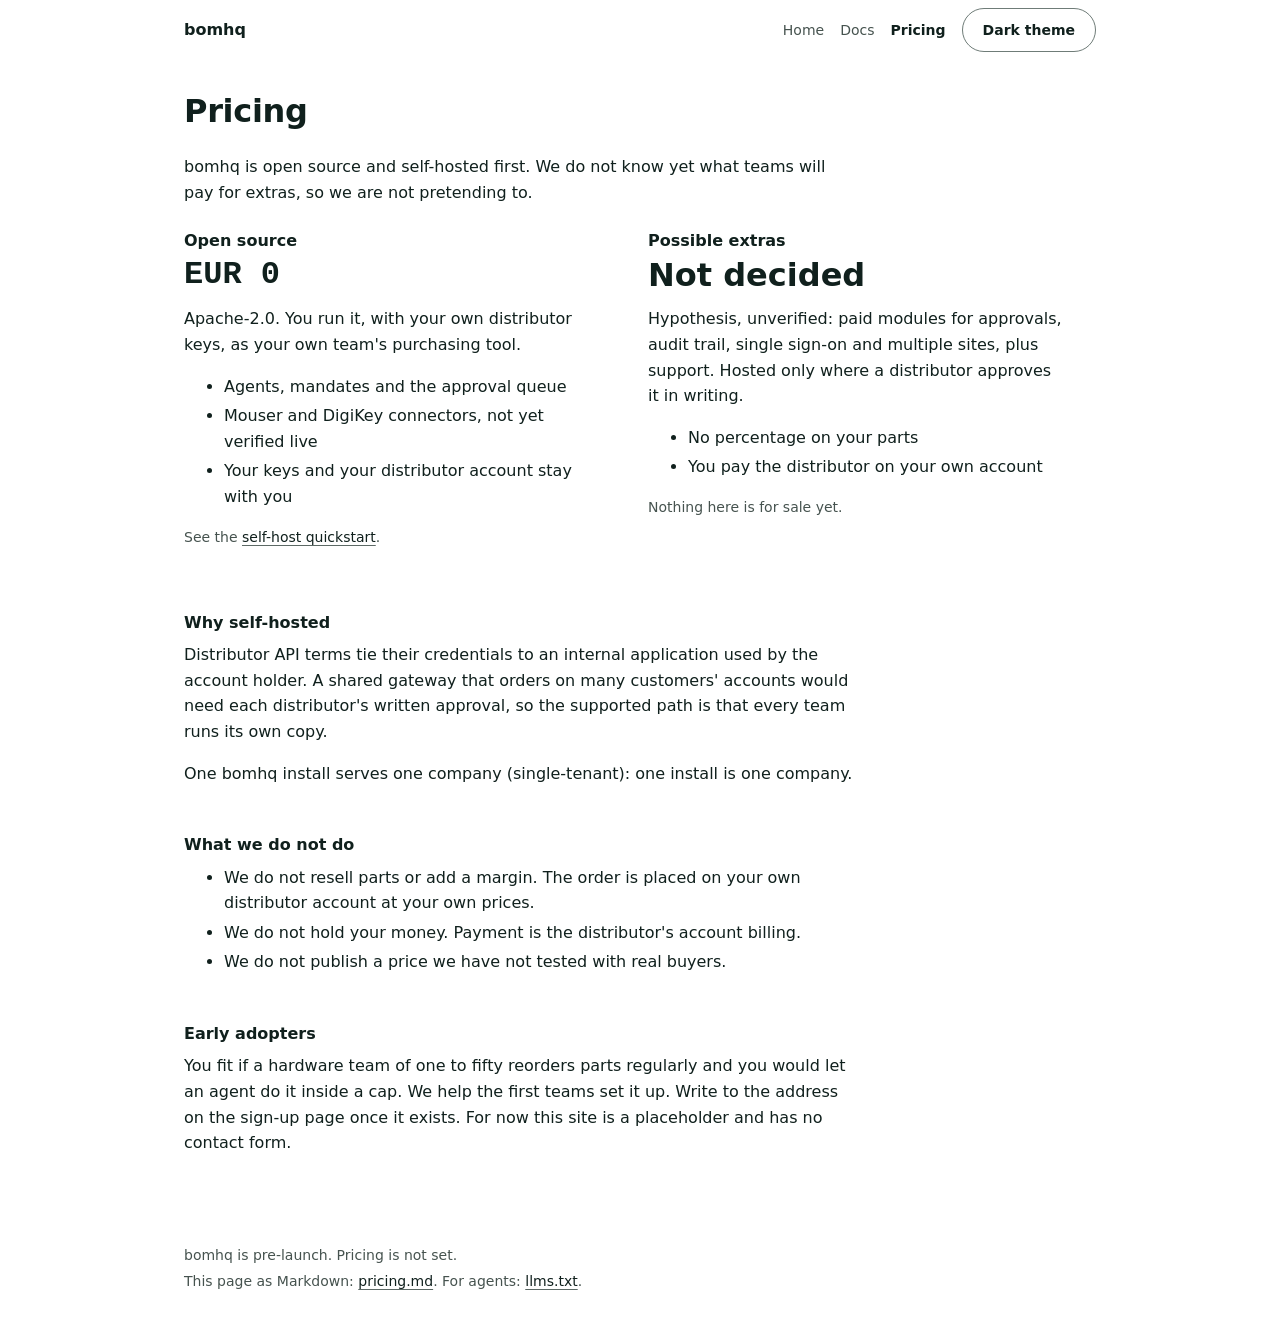
==== commit c18f9045: "Rename to bomhq: text, env vars (BOMHQ_*), routes (/admin/bomhq), module/server names, site CNAME, d" ====
--- a/pricing.html
+++ b/pricing.html
@@ -11,12 +11,12 @@
 <script src="assets/site.js" defer></script>
 </head>
 <body>
-<header class="top"><div class="wrap"><a class="brand" href="index.html">Partsgate</a><div class="topr"><nav class="main" aria-label="Main"><a href="index.html">Home</a><a href="docs/connect.html">Docs</a><a href="pricing.html" aria-current="page">Pricing</a></nav><button class="btn themebtn" type="button" data-theme-toggle>Light theme</button></div></div></header>
+<header class="top"><div class="wrap"><a class="brand" href="index.html">bomhq</a><div class="topr"><nav class="main" aria-label="Main"><a href="index.html">Home</a><a href="docs/connect.html">Docs</a><a href="pricing.html" aria-current="page">Pricing</a></nav><button class="btn themebtn" type="button" data-theme-toggle>Light theme</button></div></div></header>
 <main><div class="wrap">
 
 <h1>Pricing</h1>
 
-<p>Partsgate is open source and self-hosted first. We do not know yet what teams will pay for extras, so we are not pretending to.</p>
+<p>bomhq is open source and self-hosted first. We do not know yet what teams will pay for extras, so we are not pretending to.</p>
 <div class="plans">
 <section class="plan" aria-labelledby="oss"><h2 id="oss">Open source</h2><p class="price num">EUR 0</p>
 <p>Apache-2.0. You run it, with your own distributor keys, as your own team's purchasing tool.</p>
@@ -28,12 +28,12 @@
 <p class="small muted">Nothing here is for sale yet.</p></section></div>
 <h2>Why self-hosted</h2>
 <p>Distributor API terms tie their credentials to an internal application used by the account holder. A shared gateway that orders on many customers' accounts would need each distributor's written approval, so the supported path is that every team runs its own copy.</p>
-<p>One Partsgate install serves one company (single-tenant): one install is one company.</p>
+<p>One bomhq install serves one company (single-tenant): one install is one company.</p>
 <h2>What we do not do</h2>
 <ul><li>We do not resell parts or add a margin. The order is placed on your own distributor account at your own prices.</li><li>We do not hold your money. Payment is the distributor's account billing.</li><li>We do not publish a price we have not tested with real buyers.</li></ul>
 <h2>Early adopters</h2>
 <p>You fit if a hardware team of one to fifty reorders parts regularly and you would let an agent do it inside a cap. We help the first teams set it up. Write to the address on the sign-up page once it exists. For now this site is a placeholder and has no contact form.</p>
 </div></main>
-<footer class="bot"><div class="wrap"><p>Partsgate is a working name. Domain, company and pricing are placeholders (partsgate.example).</p><p>This page as Markdown: <a href="pricing.md">pricing.md</a>. For agents: <a href="llms.txt">llms.txt</a>.</p></div></footer>
+<footer class="bot"><div class="wrap"><p>bomhq is pre-launch. Pricing is not set.</p><p>This page as Markdown: <a href="pricing.md">pricing.md</a>. For agents: <a href="llms.txt">llms.txt</a>.</p></div></footer>
 </body>
 </html>
--- a/assets/site.css
+++ b/assets/site.css
@@ -1,4 +1,4 @@
-/* Partsgate site: the Deck's rules in Partsgate's own colours. Tokens repeat src/admin/lib/tokens.json (design-check site-tokens enforces it); DESIGN.md explains the rules.
+/* bomhq site: the Deck's rules in bomhq's own colours. Tokens repeat src/admin/lib/tokens.json (design-check site-tokens enforces it); DESIGN.md explains the rules.
    Dark is the default. Light follows prefers-color-scheme, and the header toggle (data-theme) overrides both. */
 @font-face{font-family:"IBM Plex Sans";font-weight:400;font-style:normal;font-display:swap;src:url(../fonts/ibm-plex-sans-latin-400-normal.woff2) format("woff2")}
 @font-face{font-family:"IBM Plex Sans";font-weight:600;font-style:normal;font-display:swap;src:url(../fonts/ibm-plex-sans-latin-600-normal.woff2) format("woff2")}
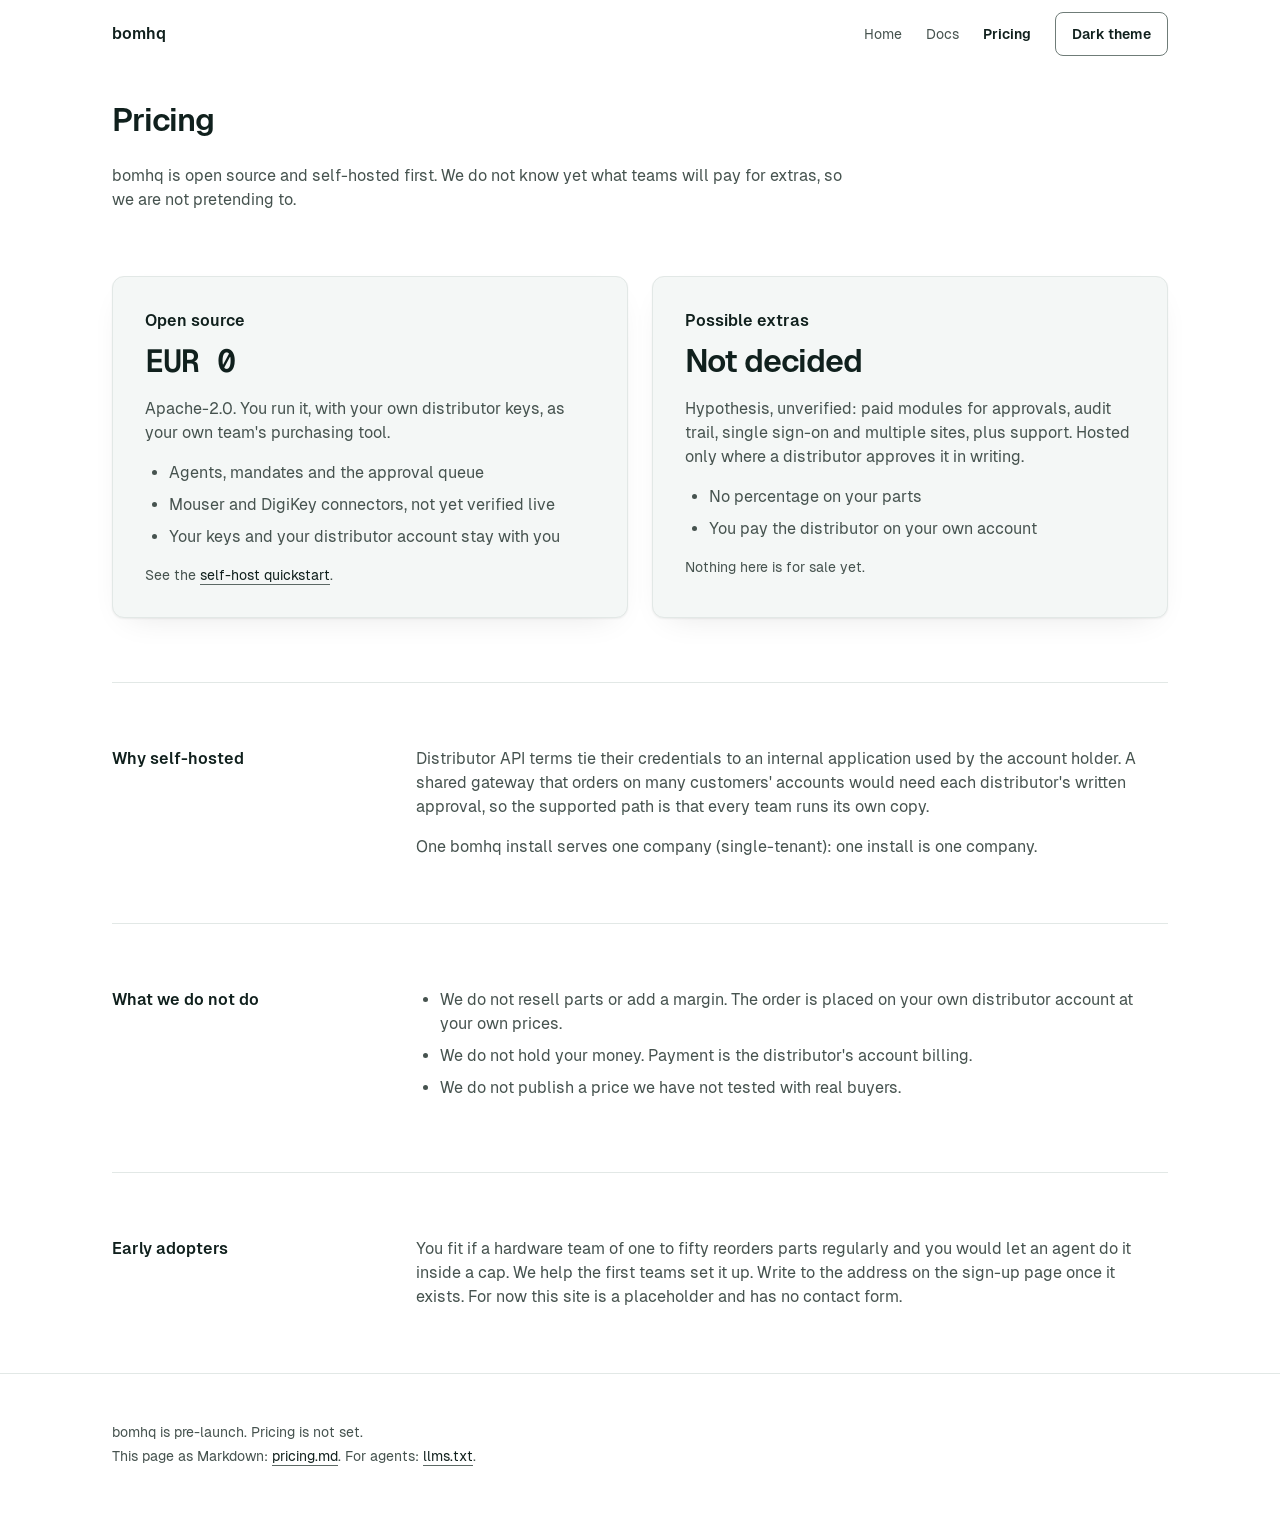
==== commit 60142c98: "publish: site from partsgate origin/main 95cdb1a (lux redesign, PR #3); CNAME held until bomhq.com D" ====
--- a/pricing.html
+++ b/pricing.html
@@ -13,10 +13,8 @@
 <body>
 <header class="top"><div class="wrap"><a class="brand" href="index.html">bomhq</a><div class="topr"><nav class="main" aria-label="Main"><a href="index.html">Home</a><a href="docs/connect.html">Docs</a><a href="pricing.html" aria-current="page">Pricing</a></nav><button class="btn themebtn" type="button" data-theme-toggle>Light theme</button></div></div></header>
 <main><div class="wrap">
-
-<h1>Pricing</h1>
-
-<p>bomhq is open source and self-hosted first. We do not know yet what teams will pay for extras, so we are not pretending to.</p>
+<section class="hero doc" aria-labelledby="h"><h1 id="h">Pricing</h1>
+<p>bomhq is open source and self-hosted first. We do not know yet what teams will pay for extras, so we are not pretending to.</p></section>
 <div class="plans">
 <section class="plan" aria-labelledby="oss"><h2 id="oss">Open source</h2><p class="price num">EUR 0</p>
 <p>Apache-2.0. You run it, with your own distributor keys, as your own team's purchasing tool.</p>
@@ -26,13 +24,16 @@
 <p>Hypothesis, unverified: paid modules for approvals, audit trail, single sign-on and multiple sites, plus support. Hosted only where a distributor approves it in writing.</p>
 <ul><li>No percentage on your parts</li><li>You pay the distributor on your own account</li></ul>
 <p class="small muted">Nothing here is for sale yet.</p></section></div>
-<h2>Why self-hosted</h2>
+<section class="sec" aria-labelledby="s1"><h2 id="s1">Why self-hosted</h2><div class="sec-body">
 <p>Distributor API terms tie their credentials to an internal application used by the account holder. A shared gateway that orders on many customers' accounts would need each distributor's written approval, so the supported path is that every team runs its own copy.</p>
 <p>One bomhq install serves one company (single-tenant): one install is one company.</p>
-<h2>What we do not do</h2>
+</div></section>
+<section class="sec" aria-labelledby="s2"><h2 id="s2">What we do not do</h2><div class="sec-body">
 <ul><li>We do not resell parts or add a margin. The order is placed on your own distributor account at your own prices.</li><li>We do not hold your money. Payment is the distributor's account billing.</li><li>We do not publish a price we have not tested with real buyers.</li></ul>
-<h2>Early adopters</h2>
+</div></section>
+<section class="sec" aria-labelledby="s3"><h2 id="s3">Early adopters</h2><div class="sec-body">
 <p>You fit if a hardware team of one to fifty reorders parts regularly and you would let an agent do it inside a cap. We help the first teams set it up. Write to the address on the sign-up page once it exists. For now this site is a placeholder and has no contact form.</p>
+</div></section>
 </div></main>
 <footer class="bot"><div class="wrap"><p>bomhq is pre-launch. Pricing is not set.</p><p>This page as Markdown: <a href="pricing.md">pricing.md</a>. For agents: <a href="llms.txt">llms.txt</a>.</p></div></footer>
 </body>
--- a/assets/site.css
+++ b/assets/site.css
@@ -1,110 +1,139 @@
-/* bomhq site: the Deck's rules in bomhq's own colours. Tokens repeat src/admin/lib/tokens.json (design-check site-tokens enforces it); DESIGN.md explains the rules.
+/* bomhq site, the calm ledger (DESIGN.md). Colour tokens repeat src/admin/lib/tokens.json (design-check site-tokens enforces it); every spacing px value is on the 4/8 scale (space-scale).
    Dark is the default. Light follows prefers-color-scheme, and the header toggle (data-theme) overrides both. */
-@font-face{font-family:"IBM Plex Sans";font-weight:400;font-style:normal;font-display:swap;src:url(../fonts/ibm-plex-sans-latin-400-normal.woff2) format("woff2")}
-@font-face{font-family:"IBM Plex Sans";font-weight:600;font-style:normal;font-display:swap;src:url(../fonts/ibm-plex-sans-latin-600-normal.woff2) format("woff2")}
-@font-face{font-family:"IBM Plex Mono";font-weight:400;font-style:normal;font-display:swap;src:url(../fonts/ibm-plex-mono-latin-400-normal.woff2) format("woff2")}
-@font-face{font-family:"IBM Plex Mono";font-weight:600;font-style:normal;font-display:swap;src:url(../fonts/ibm-plex-mono-latin-600-normal.woff2) format("woff2")}
-:root{--surface:#081412;--elev:#0C1B18;--ink:#F7F7F7;--muted:#ADAAA6;--faint:#8A9794;--line:#1F2927;--hover:#131E1C;--sel:#1B2A38;--accent:#7F9CFF;--accentHover:#A3B8FF;--accentInk:#06100E;--inputBorder:#7A8B87;--focus:#F7F7F7;--dotActive:#4FB3A1;--dotWaiting:#E8C05A;--dotBlocked:#FF7A72;--dotIdle:#6A7B77;--r:6.72px;--rb:26.88px;--touch:44px;color-scheme:dark}
-@media (prefers-color-scheme:light){:root:not([data-theme]){--surface:#FFFFFF;--elev:#F4F7F6;--ink:#10201D;--muted:#46534F;--faint:#5C6965;--line:#DDE3E1;--hover:#F4F5F5;--sel:#EDEFFC;--accent:#3652D9;--accentHover:#2A41B8;--accentInk:#FFFFFF;--inputBorder:#6F7C78;--focus:#10201D;--dotActive:#18705F;--dotWaiting:#8A5A0B;--dotBlocked:#B3261E;--dotIdle:#7A8783;color-scheme:light}}
-:root[data-theme=light]{--surface:#FFFFFF;--elev:#F4F7F6;--ink:#10201D;--muted:#46534F;--faint:#5C6965;--line:#DDE3E1;--hover:#F4F5F5;--sel:#EDEFFC;--accent:#3652D9;--accentHover:#2A41B8;--accentInk:#FFFFFF;--inputBorder:#6F7C78;--focus:#10201D;--dotActive:#18705F;--dotWaiting:#8A5A0B;--dotBlocked:#B3261E;--dotIdle:#7A8783;color-scheme:light}
-:root[data-theme=dark]{--surface:#081412;--elev:#0C1B18;--ink:#F7F7F7;--muted:#ADAAA6;--faint:#8A9794;--line:#1F2927;--hover:#131E1C;--sel:#1B2A38;--accent:#7F9CFF;--accentHover:#A3B8FF;--accentInk:#06100E;--inputBorder:#7A8B87;--focus:#F7F7F7;--dotActive:#4FB3A1;--dotWaiting:#E8C05A;--dotBlocked:#FF7A72;--dotIdle:#6A7B77;color-scheme:dark}
+@font-face{font-family:"Geist";font-weight:400;font-style:normal;font-display:swap;src:url(../fonts/geist-sans-latin-400-normal.woff2) format("woff2")}
+@font-face{font-family:"Geist";font-weight:600;font-style:normal;font-display:swap;src:url(../fonts/geist-sans-latin-600-normal.woff2) format("woff2")}
+@font-face{font-family:"Geist Mono";font-weight:400;font-style:normal;font-display:swap;src:url(../fonts/geist-mono-latin-400-normal.woff2) format("woff2")}
+@font-face{font-family:"Geist Mono";font-weight:600;font-style:normal;font-display:swap;src:url(../fonts/geist-mono-latin-600-normal.woff2) format("woff2")}
+:root{--surface:#081412;--elev:#0C1B18;--ink:#F7F7F7;--muted:#ADAAA6;--faint:#8A9794;--line:#1F2927;--hairline:#1D2D2A;--hover:#131E1C;--sel:#1B2A38;--accent:#7F9CFF;--accentHover:#A3B8FF;--accentInk:#06100E;--inputBorder:#7A8B87;--focus:#F7F7F7;--dotActive:#4FB3A1;--dotWaiting:#E8C05A;--dotBlocked:#FF7A72;--dotIdle:#6A7B77;--r:8px;--rm:12px;--sh:0 1px 2px rgba(0, 0, 0, 0.06), 0 12px 32px -16px rgba(0, 0, 0, 0.12);--shp:0 1px 2px rgba(0, 0, 0, 0.16);--touch:44px;--c1:176px;--gut:32px;--ease:cubic-bezier(0.2, 0, 0, 1);color-scheme:dark}
+@media (prefers-color-scheme:light){:root:not([data-theme]){--surface:#FFFFFF;--elev:#F4F7F6;--ink:#10201D;--muted:#46534F;--faint:#5C6965;--line:#DDE3E1;--hairline:#E2E8E6;--hover:#F4F5F5;--sel:#EDEFFC;--accent:#3652D9;--accentHover:#2A41B8;--accentInk:#FFFFFF;--inputBorder:#6F7C78;--focus:#10201D;--dotActive:#18705F;--dotWaiting:#8A5A0B;--dotBlocked:#B3261E;--dotIdle:#7A8783;color-scheme:light}}
+:root[data-theme=light]{--surface:#FFFFFF;--elev:#F4F7F6;--ink:#10201D;--muted:#46534F;--faint:#5C6965;--line:#DDE3E1;--hairline:#E2E8E6;--hover:#F4F5F5;--sel:#EDEFFC;--accent:#3652D9;--accentHover:#2A41B8;--accentInk:#FFFFFF;--inputBorder:#6F7C78;--focus:#10201D;--dotActive:#18705F;--dotWaiting:#8A5A0B;--dotBlocked:#B3261E;--dotIdle:#7A8783;color-scheme:light}
+:root[data-theme=dark]{--surface:#081412;--elev:#0C1B18;--ink:#F7F7F7;--muted:#ADAAA6;--faint:#8A9794;--line:#1F2927;--hairline:#1D2D2A;--hover:#131E1C;--sel:#1B2A38;--accent:#7F9CFF;--accentHover:#A3B8FF;--accentInk:#06100E;--inputBorder:#7A8B87;--focus:#F7F7F7;--dotActive:#4FB3A1;--dotWaiting:#E8C05A;--dotBlocked:#FF7A72;--dotIdle:#6A7B77;color-scheme:dark}
 *{box-sizing:border-box}
 html{-webkit-text-size-adjust:100%}
-body{margin:0;background:var(--surface);color:var(--ink);font-family:IBM Plex Sans, system-ui, sans-serif;font-size:16px;line-height:1.6;font-weight:400}
+body{margin:0;background:var(--surface);color:var(--ink);font-family:Geist, system-ui, sans-serif;font-size:16px;line-height:24px;font-weight:400}
 b,strong{font-weight:600}
-code,pre,.mono,.num{font-family:IBM Plex Mono, ui-monospace, monospace;font-variant-numeric:tabular-nums}
-code{font-size:14px}
-a{color:var(--ink);text-decoration:underline;text-decoration-color:var(--faint);text-underline-offset:3px}
+code,pre,.mono,.num{font-family:Geist Mono, ui-monospace, monospace;font-variant-numeric:tabular-nums}
+code{font-size:14px;line-height:20px}
+a{color:var(--ink);text-decoration:underline;text-decoration-color:var(--faint);text-underline-offset:4px;transition:text-decoration-color 120ms var(--ease)}
 a:hover{text-decoration-color:var(--ink)}
 :focus-visible{outline:2px solid var(--focus);outline-offset:2px}
-.wrap{max-width:960px;margin:0 auto;padding:0 24px}
-header.top{padding-top:8px}
+.wrap{max-width:1120px;margin:0 auto;padding:0 var(--gut)}
+header.top{padding:12px 0}
 header.top .wrap{display:flex;flex-wrap:wrap;align-items:center;justify-content:space-between;gap:0 24px}
-.brand{display:inline-flex;align-items:center;min-height:var(--touch);font-weight:600;font-size:16px;color:var(--ink);text-decoration:none}
-.topr{display:flex;flex-wrap:wrap;align-items:center;gap:0 16px}
-nav.main{display:flex;flex-wrap:wrap;gap:0 16px}
-nav.main a,.subnav a{display:inline-flex;align-items:center;min-height:var(--touch);color:var(--muted);text-decoration:none;font-size:14px}
+.brand{display:inline-flex;align-items:center;min-height:var(--touch);font-weight:600;font-size:16px;line-height:24px;color:var(--ink);text-decoration:none}
+.topr{display:flex;flex-wrap:wrap;align-items:center;gap:0 12px}
+nav.main{display:flex;flex-wrap:wrap;gap:0}
+nav.main a,.subnav a{display:inline-flex;align-items:center;min-height:var(--touch);padding:0 12px;color:var(--muted);text-decoration:none;font-size:14px;line-height:20px;transition:color 120ms var(--ease)}
 nav.main a:hover,.subnav a:hover{color:var(--ink)}
 nav.main a[aria-current=page],.subnav a[aria-current=page]{color:var(--ink);font-weight:600}
-.btn.themebtn{display:none}
+.btn.themebtn{display:none;padding:0 16px}
 .js .btn.themebtn{display:inline-flex}
-main{padding:40px 0 48px}
-h1{font-size:32px;line-height:1.2;font-weight:600;margin:0 0 24px;max-width:24ch;letter-spacing:-.01em}
-h2{font-size:16px;line-height:1.4;font-weight:600;margin:48px 0 8px}
-h3{font-size:16px;line-height:1.4;font-weight:600;margin:32px 0 4px}
-p,ul,ol,dl{margin:0 0 16px;max-width:66ch}
-li{margin-bottom:4px}
+main{padding:0}
+h1{font-size:32px;line-height:40px;font-weight:600;margin:0 0 24px;max-width:24ch;letter-spacing:-0.03em}
+h2{font-size:16px;line-height:24px;font-weight:600;margin:0}
+h3{font-size:16px;line-height:24px;font-weight:600;margin:32px 0 8px}
+p,ul,ol,dl{margin:0 0 16px;max-width:68ch}
+ul,ol{padding-left:24px}
+li{margin-bottom:8px}
+p,li{color:var(--muted)}
 .muted{color:var(--muted)}
-.small{font-size:14px}
-.btn{display:inline-flex;align-items:center;justify-content:center;min-height:var(--touch);min-width:var(--touch);padding:0 20px;border-radius:var(--rb);border:1.5px solid var(--inputBorder);background:transparent;color:var(--ink);font:inherit;font-size:14px;font-weight:600;text-decoration:none;cursor:pointer}
+.small{font-size:14px;line-height:20px}
+.btn{display:inline-flex;align-items:center;justify-content:center;min-height:var(--touch);min-width:var(--touch);padding:0 24px;border-radius:var(--r);border:1px solid var(--inputBorder);background:transparent;color:var(--ink);font:inherit;font-size:14px;line-height:20px;font-weight:600;text-decoration:none;cursor:pointer;transition:background-color 120ms var(--ease),border-color 120ms var(--ease)}
 .btn:hover{border-color:var(--ink)}
-.btn.primary{background:var(--accent);border-color:var(--accent);color:var(--accentInk)}
+.btn.primary{background:var(--accent);border-color:var(--accent);color:var(--accentInk);box-shadow:var(--shp)}
 .btn.primary:hover{background:var(--accentHover);border-color:var(--accentHover)}
-.cta{display:flex;flex-wrap:wrap;gap:8px 16px;align-items:center;margin:0 0 24px}
-a.lnk{display:inline-flex;align-items:center;min-height:var(--touch);font-size:14px}
-.hero{padding:24px 0 8px}
-.hero h1{margin-bottom:32px}
-.hero .why{font-size:14px;color:var(--muted);margin:16px 0 0;max-width:68ch}
-.codewrap{margin:0 0 16px;max-width:880px}
-.codewrap .label{font-size:14px;color:var(--muted);margin:0 0 8px}
-.codebar{display:flex;flex-wrap:wrap;gap:12px 16px;align-items:center;justify-content:space-between;background:var(--elev);border:2px solid var(--inputBorder);border-radius:var(--r);padding:12px 16px}
-.codebar pre{flex:1 1 320px;min-width:0;margin:0;white-space:pre-wrap;overflow-wrap:anywhere;font-size:14px;line-height:1.5;color:var(--ink)}
+.cta{display:flex;flex-wrap:wrap;gap:8px 16px;align-items:center;margin:0}
+a.lnk{display:inline-flex;align-items:center;min-height:var(--touch);font-size:14px;line-height:20px}
+.hero{padding:96px 0 64px}
+.hero.doc{padding:32px 0 48px}
+.hero.doc .lead{max-width:60ch;margin:0 0 24px}
+.hero.home h1{font-size:48px;line-height:52px;letter-spacing:-0.04em;max-width:28ch;margin-bottom:48px}
+.hero .why{font-size:16px;line-height:24px;color:var(--muted);margin:24px 0 0;max-width:60ch}
+.subnav{display:flex;flex-wrap:wrap;gap:0;margin:0 0 32px -12px}
+.sec{display:grid;grid-template-columns:240px minmax(0,1fr);column-gap:64px;padding:64px 0;border-top:1px solid var(--hairline)}
+.sec>.sec-body{grid-column:2;min-width:0}
+.sec>h2{grid-column:1}
+.sec-body>:first-child{margin-top:0}
+.sec-body>:last-child{margin-bottom:0}
+.codewrap{margin:0 0 24px;max-width:880px}
+.codewrap .label{font-size:14px;line-height:20px;color:var(--muted);margin:0 0 12px}
+.codebar{display:flex;flex-wrap:wrap;gap:12px 16px;align-items:center;justify-content:space-between;background:var(--elev);border:1px solid var(--hairline);border-radius:var(--rm);box-shadow:var(--sh);padding:12px 12px 12px 24px}
+.codebar pre{flex:1 1 320px;min-width:0;margin:0;padding:4px 0;white-space:pre-wrap;overflow-wrap:anywhere;font-size:14px;line-height:20px;color:var(--ink)}
 .codebar .btn{flex:none}
 .st{display:inline-flex;align-items:center;gap:8px;min-width:0}
-.st .lbl{font-size:14px;color:var(--muted)}
+.st .lbl{font-size:14px;line-height:20px;color:var(--muted)}
 .dot{display:inline-block;flex:none;width:8px;height:8px;border-radius:50%}
 .dot[data-s=active]{background:var(--dotActive)}
 .dot[data-s=waiting]{background:var(--dotWaiting)}
 .dot[data-s=blocked]{background:var(--dotBlocked)}
 .dot[data-s=idle]{background:var(--dotIdle)}
-.sample{max-width:880px;margin:16px 0}
-.rh{display:grid;grid-template-columns:176px minmax(0,1fr) 128px 208px;column-gap:16px;align-items:center;min-height:var(--touch);padding:10px 0}
+.sample{background:var(--elev);border:1px solid var(--hairline);border-radius:var(--rm);box-shadow:var(--sh);padding:8px;margin:0 0 16px;max-width:880px}
+.row{position:relative;border-radius:var(--r)}
+.row.sel{background:var(--sel)}
+.row.sel::before{content:"";position:absolute;left:0;top:12px;bottom:12px;width:3px;border-radius:0 2px 2px 0;background:var(--accent)}
+.rh{display:grid;grid-template-columns:var(--c1) minmax(0,1fr) 128px 160px;column-gap:16px;align-items:center;min-height:var(--touch);padding:12px 16px}
 .rh .main{display:flex;gap:8px 12px;min-width:0;overflow:hidden;align-items:baseline}
-.rh .who{flex:none;font-weight:600}
-.rh .mpn{min-width:0;overflow:hidden;text-overflow:ellipsis;white-space:nowrap;color:var(--muted);font-size:14px}
-.rh .tot{justify-self:end;text-align:right;white-space:nowrap;font-size:14px}
-.rh .exp{justify-self:end;text-align:right;font-size:14px;color:var(--faint);white-space:nowrap}
-dl.cues{display:grid;grid-template-columns:max-content minmax(0,1fr);gap:6px 24px;margin:8px 0 16px 192px;max-width:none}
-dl.cues dt{font-size:14px;color:var(--faint)}
-dl.cues dd{margin:0;font-size:14px}
-.sample .cap{font-size:14px;color:var(--faint);margin:8px 0 0}
-dl.defs{display:grid;grid-template-columns:minmax(160px,240px) minmax(0,1fr);gap:16px 32px;max-width:880px;margin:16px 0 24px}
-dl.defs dt{font-weight:600}
+.rh .who{flex:none;font-weight:600;color:var(--ink)}
+.rh .mpn{min-width:0;overflow:hidden;text-overflow:ellipsis;white-space:nowrap;color:var(--muted);font-size:14px;line-height:20px}
+.rh .tot{justify-self:end;text-align:right;white-space:nowrap;font-size:14px;line-height:20px}
+.rh .exp{justify-self:end;text-align:right;font-size:14px;line-height:20px;color:var(--faint);white-space:nowrap}
+.row-body{display:grid;grid-template-columns:var(--c1) minmax(0,1fr);column-gap:16px;padding:4px 16px 24px}
+.row-body>*{grid-column:2;min-width:0}
+dl.cues{display:grid;grid-template-columns:max-content minmax(0,1fr);gap:8px 24px;margin:0;max-width:none}
+dl.cues dt{font-size:14px;line-height:20px;color:var(--faint)}
+dl.cues dd{margin:0;font-size:14px;line-height:20px;color:var(--ink)}
+.sample-cap{font-size:14px;line-height:20px;color:var(--faint);margin:0}
+dl.defs{display:grid;grid-template-columns:minmax(160px,240px) minmax(0,1fr);column-gap:0;max-width:none;margin:0}
+dl.defs dt,dl.defs dd{margin:0;padding:16px 0;border-top:1px solid var(--hairline)}
+dl.defs:first-child dt:first-of-type,dl.defs:first-child dt:first-of-type+dd{border-top:0;padding-top:0}
+dl.defs dt{font-weight:600;color:var(--ink);padding-right:32px}
 dl.defs dt .st{align-items:center}
-dl.defs dt code{display:block;font-weight:400;color:var(--muted);margin-top:2px}
-dl.defs dd{margin:0;color:var(--ink)}
-.note{display:flex;flex-wrap:wrap;gap:4px 12px;align-items:baseline;margin:16px 0;max-width:66ch}
-.note .txt{min-width:0}
-pre.block{background:var(--elev);border:2px solid var(--inputBorder);border-radius:var(--r);padding:12px 16px;margin:0 0 16px;max-width:880px;white-space:pre-wrap;overflow-wrap:anywhere;font-size:14px;line-height:1.5}
-.tabs{display:none;flex-wrap:wrap;gap:0 16px;margin:16px 0}
+dl.defs dt code{display:block;font-weight:400;color:var(--muted);margin-top:4px}
+dl.defs dd{color:var(--muted)}
+.note{display:flex;flex-wrap:wrap;gap:4px 12px;align-items:baseline;margin:0;max-width:68ch}
+.note .txt{min-width:0;color:var(--muted)}
+pre.block{background:var(--elev);border:1px solid var(--hairline);border-radius:var(--rm);box-shadow:var(--sh);padding:16px 24px;margin:0 0 16px;max-width:880px;white-space:pre-wrap;overflow-wrap:anywhere;font-size:14px;line-height:20px}
+.tabs{display:none;flex-wrap:wrap;gap:0 24px;margin:0 0 24px;border-bottom:1px solid var(--hairline)}
 .js .tabs{display:flex}
-.tabs button{min-height:var(--touch);padding:0;background:transparent;border:0;color:var(--muted);font:inherit;font-size:14px;cursor:pointer}
+.tabs button{min-height:var(--touch);padding:0;background:transparent;border:0;border-bottom:2px solid transparent;position:relative;top:1px;color:var(--muted);font:inherit;font-size:14px;line-height:20px;cursor:pointer;transition:color 120ms var(--ease)}
 .tabs button:hover{color:var(--ink)}
-.tabs button[aria-selected=true]{color:var(--ink);font-weight:600;text-decoration:underline;text-decoration-color:var(--faint);text-underline-offset:6px}
+.tabs button[aria-selected=true]{color:var(--ink);font-weight:600;border-bottom-color:var(--ink)}
 .js [role=tabpanel][hidden]{display:none}
 .js [role=tabpanel]>h3{display:none}
-.subnav{display:flex;flex-wrap:wrap;gap:0 16px;margin:0 0 16px}
-.plans{display:grid;grid-template-columns:repeat(2,minmax(0,1fr));gap:24px 48px;margin:24px 0;max-width:880px}
-.plan h2{margin:0 0 4px}
-.plan .price{font-size:32px;line-height:1.2;font-weight:600;margin:0 0 12px}
+.plans{display:grid;grid-template-columns:repeat(2,minmax(0,1fr));gap:24px;margin:0 0 64px;max-width:none}
+.plan{background:var(--elev);border:1px solid var(--hairline);border-radius:var(--rm);box-shadow:var(--sh);padding:32px}
+.plan h2{margin:0 0 8px}
+.plan .price{font-size:32px;line-height:40px;font-weight:600;letter-spacing:-0.03em;color:var(--ink);margin:0 0 16px}
 .plan p,.plan ul{max-width:none}
-footer.bot{padding:24px 0 40px;color:var(--muted);font-size:14px}
-footer.bot p{margin:0 0 4px;max-width:none}
+.plan ul{margin-bottom:16px}
+.plan>:last-child{margin-bottom:0}
+footer.bot{padding:48px 0 64px;border-top:1px solid var(--hairline);color:var(--muted);font-size:14px;line-height:20px}
+footer.bot p{margin:0 0 4px;max-width:none;font-size:14px;line-height:20px}
+@media (prefers-reduced-motion:reduce){*{transition:none!important}}
 @media (max-width:640px){
-  .wrap{padding:0 16px}
-  nav.main,.subnav{gap:0 4px}
-  nav.main a,.subnav a{padding:0 7px}
-  a.lnk{min-width:var(--touch)}
-  main{padding-top:16px}
-  .hero{padding-top:8px}
+  :root{--gut:16px}
+  .topr{margin-left:-12px}
+  .hero{padding:48px 0 48px}
+  .hero.doc{padding:16px 0 32px}
+  .hero.home h1{font-size:32px;line-height:40px;letter-spacing:-0.03em;margin-bottom:32px}
+  .sec{grid-template-columns:minmax(0,1fr);row-gap:16px;padding:48px 0}
+  .sec>.sec-body,.sec>h2{grid-column:1}
   .btn{width:100%}
+  .btn.themebtn{width:auto}
   .cta .btn{flex:1 1 100%}
-  .plans{grid-template-columns:1fr}
-  dl.defs{grid-template-columns:1fr;gap:0}
-  dl.defs dd{margin:0 0 16px}
-  .rh{grid-template-columns:minmax(0,1fr) auto;grid-template-areas:"st exp" "main tot";gap:2px 16px}
+  .plans{grid-template-columns:1fr;margin-bottom:48px}
+  .plan{padding:24px}
+  .codebar{padding:12px}
+  .codebar pre{padding:4px 4px 0}
+  dl.defs{grid-template-columns:1fr}
+  dl.defs dt{padding:16px 0 4px}
+  dl.defs dd{border-top:0;padding:0 0 16px}
+  dl.defs:first-child dt:first-of-type{padding-top:0}
+  .rh{grid-template-columns:minmax(0,1fr) auto;grid-template-areas:"st exp" "main tot";gap:4px 16px;padding:12px}
   .rh>.st{grid-area:st}.rh>.main{grid-area:main}.rh>.tot{grid-area:tot}.rh>.exp{grid-area:exp}
-  dl.cues{grid-template-columns:1fr;gap:0;margin-left:0}
+  .row-body{grid-template-columns:minmax(0,1fr);padding:4px 12px 16px}
+  .row-body>*{grid-column:1}
+  dl.cues{grid-template-columns:1fr;gap:0}
   dl.cues dd{margin-bottom:8px}
-  .btn.themebtn{width:auto}
+  footer.bot{padding:32px 0 48px}
 }
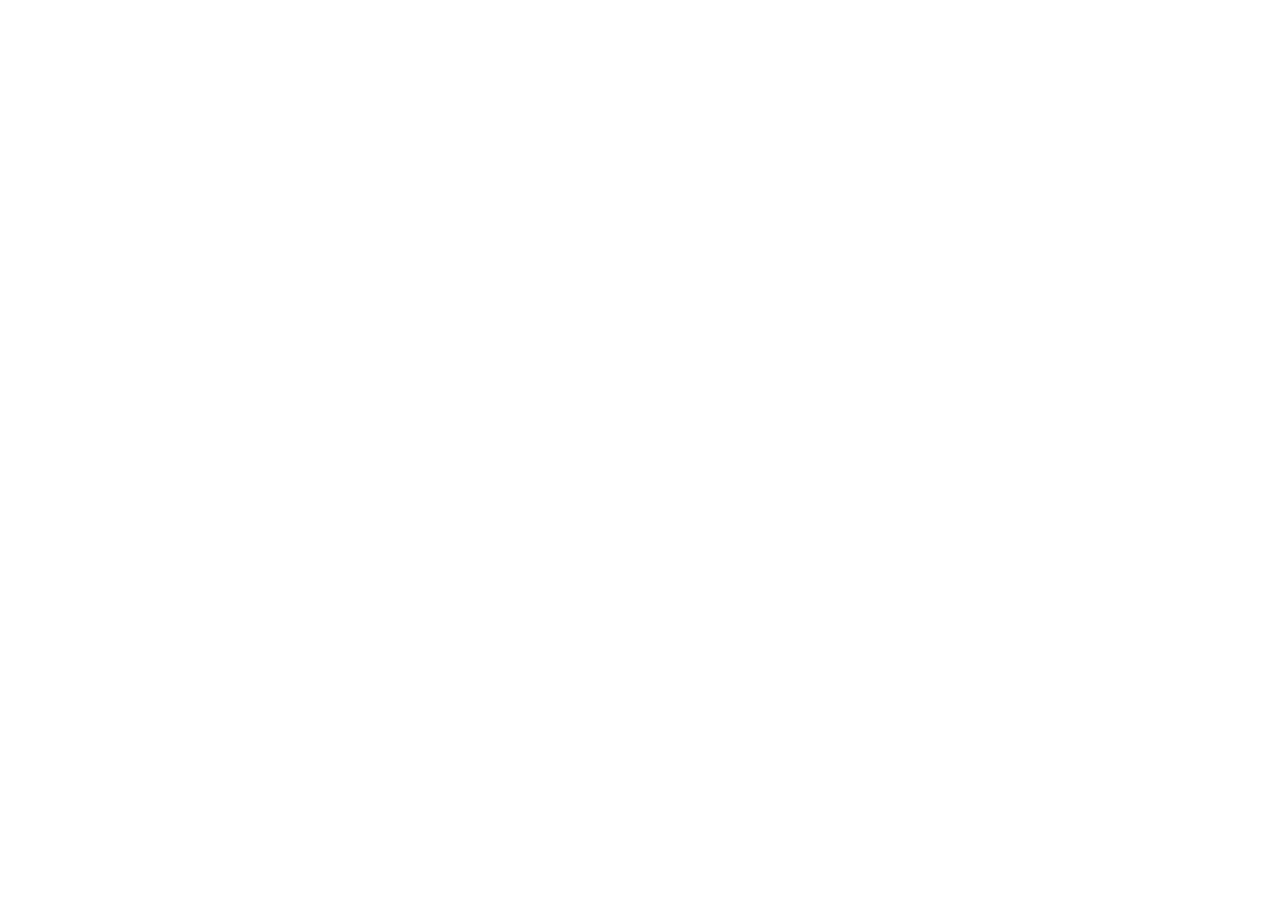
==== commit 79a03e7a: "publish: moved to bomhq.com (instant meta refresh + canonical stubs, assets and fonts kept)" ====
--- a/pricing.html
+++ b/pricing.html
@@ -3,38 +3,11 @@
 <head>
 <meta charset="utf-8">
 <meta name="viewport" content="width=device-width, initial-scale=1">
-<title>Pricing</title>
-<meta name="description" content="Open source and self-hosted first; extras not decided.">
-<link rel="alternate" type="text/markdown" href="pricing.md">
-<script>try{var t=localStorage.getItem("pg-theme");if(t==="light"||t==="dark")document.documentElement.setAttribute("data-theme",t)}catch(e){}</script>
-<link rel="stylesheet" href="assets/site.css">
-<script src="assets/site.js" defer></script>
+<title>Moved to bomhq.com</title>
+<link rel="canonical" href="https://bomhq.com/pricing">
+<meta http-equiv="refresh" content="0; url=https://bomhq.com/pricing">
 </head>
-<body>
-<header class="top"><div class="wrap"><a class="brand" href="index.html">bomhq</a><div class="topr"><nav class="main" aria-label="Main"><a href="index.html">Home</a><a href="docs/connect.html">Docs</a><a href="pricing.html" aria-current="page">Pricing</a></nav><button class="btn themebtn" type="button" data-theme-toggle>Light theme</button></div></div></header>
-<main><div class="wrap">
-<section class="hero doc" aria-labelledby="h"><h1 id="h">Pricing</h1>
-<p>bomhq is open source and self-hosted first. We do not know yet what teams will pay for extras, so we are not pretending to.</p></section>
-<div class="plans">
-<section class="plan" aria-labelledby="oss"><h2 id="oss">Open source</h2><p class="price num">EUR 0</p>
-<p>Apache-2.0. You run it, with your own distributor keys, as your own team's purchasing tool.</p>
-<ul><li>Agents, mandates and the approval queue</li><li>Mouser and DigiKey connectors, not yet verified live</li><li>Your keys and your distributor account stay with you</li></ul>
-<p class="small muted">See the <a href="docs/self-host.html">self-host quickstart</a>.</p></section>
-<section class="plan" aria-labelledby="ex"><h2 id="ex">Possible extras</h2><p class="price">Not decided</p>
-<p>Hypothesis, unverified: paid modules for approvals, audit trail, single sign-on and multiple sites, plus support. Hosted only where a distributor approves it in writing.</p>
-<ul><li>No percentage on your parts</li><li>You pay the distributor on your own account</li></ul>
-<p class="small muted">Nothing here is for sale yet.</p></section></div>
-<section class="sec" aria-labelledby="s1"><h2 id="s1">Why self-hosted</h2><div class="sec-body">
-<p>Distributor API terms tie their credentials to an internal application used by the account holder. A shared gateway that orders on many customers' accounts would need each distributor's written approval, so the supported path is that every team runs its own copy.</p>
-<p>One bomhq install serves one company (single-tenant): one install is one company.</p>
-</div></section>
-<section class="sec" aria-labelledby="s2"><h2 id="s2">What we do not do</h2><div class="sec-body">
-<ul><li>We do not resell parts or add a margin. The order is placed on your own distributor account at your own prices.</li><li>We do not hold your money. Payment is the distributor's account billing.</li><li>We do not publish a price we have not tested with real buyers.</li></ul>
-</div></section>
-<section class="sec" aria-labelledby="s3"><h2 id="s3">Early adopters</h2><div class="sec-body">
-<p>You fit if a hardware team of one to fifty reorders parts regularly and you would let an agent do it inside a cap. We help the first teams set it up. Write to the address on the sign-up page once it exists. For now this site is a placeholder and has no contact form.</p>
-</div></section>
-</div></main>
-<footer class="bot"><div class="wrap"><p>bomhq is pre-launch. Pricing is not set.</p><p>This page as Markdown: <a href="pricing.md">pricing.md</a>. For agents: <a href="llms.txt">llms.txt</a>.</p></div></footer>
+<body style="font:16px/1.5 system-ui,sans-serif;margin:16px">
+<p>This page moved to <a href="https://bomhq.com/pricing">https://bomhq.com/pricing</a>.</p>
 </body>
 </html>
